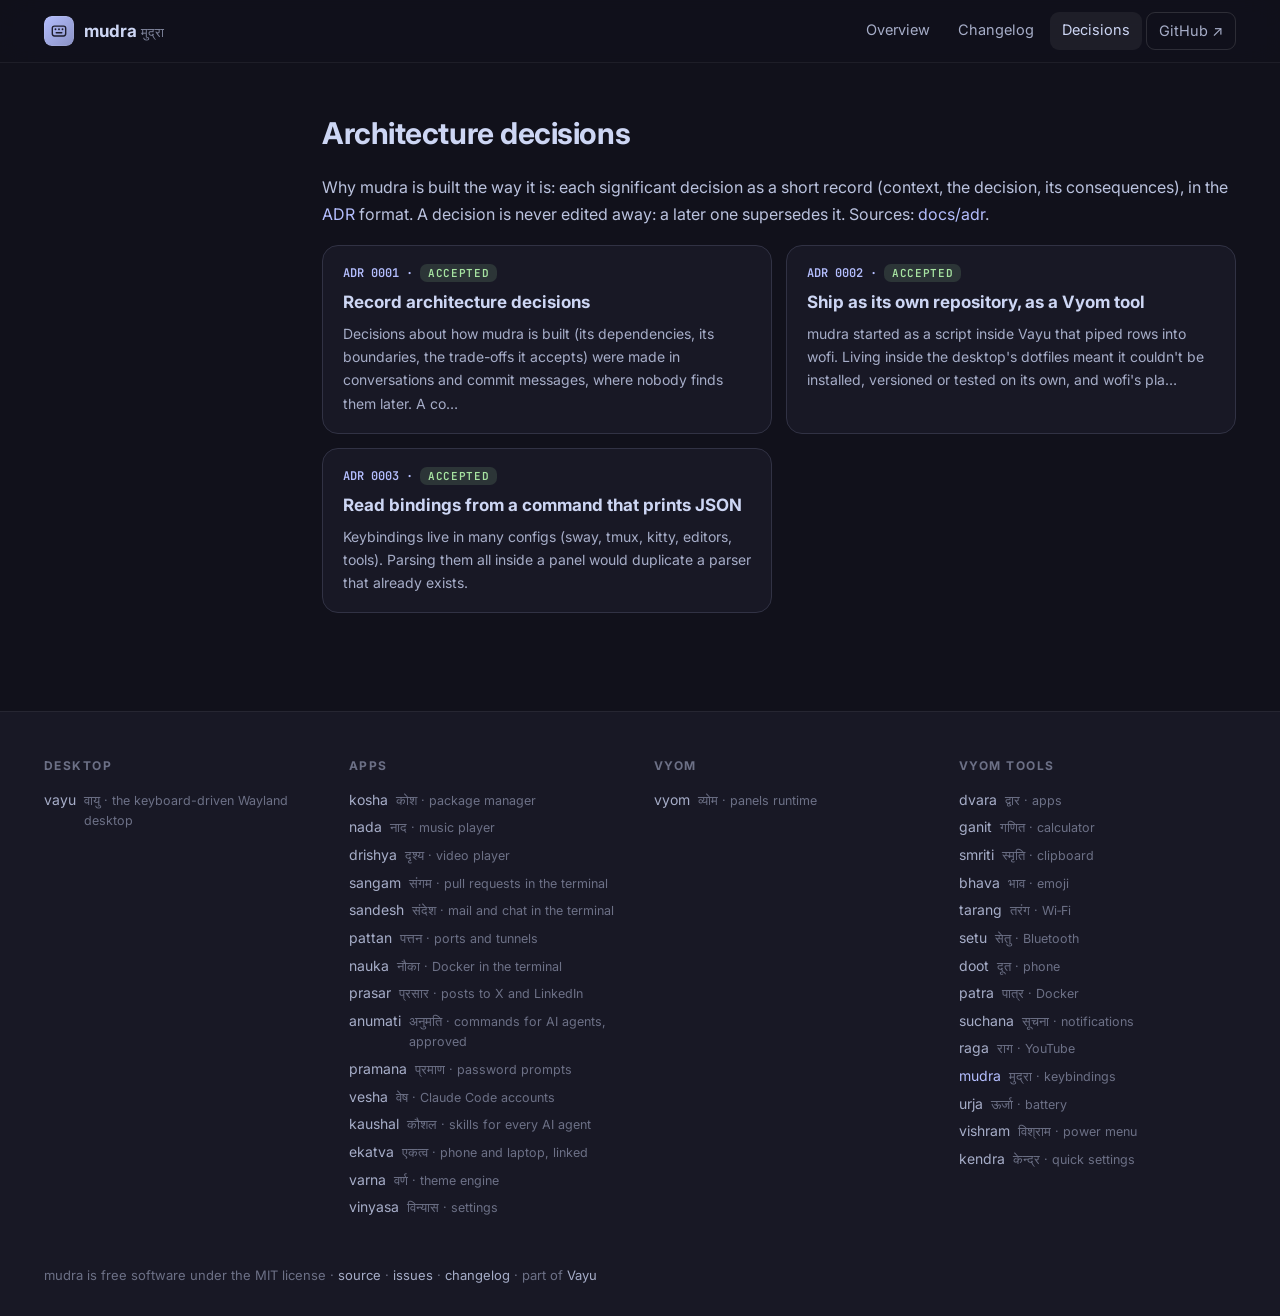
==== docs/adr/index.html @ ca92fa9d "Site: add prasar and kaushal to the family Co-Authored-By: Claude Opus 5.5 <noreply@anthropic.com>" ====
<!doctype html>
<html lang="en">
<head>
<meta charset="utf-8">
<meta name="viewport" content="width=device-width, initial-scale=1">
<title>Decisions · mudra</title>
<meta name="description" content="Search every keybinding (sway, tmux, kitty, zed, rmpc, tools...) by what it does; real key caps; Enter runs it.">
<meta property="og:title" content="Decisions · mudra">
<meta property="og:description" content="Search every keybinding (sway, tmux, kitty, zed, rmpc, tools...) by what it does; real key caps; Enter runs it.">
<meta name="theme-color" content="#11111b">
<link rel="icon" href="../assets/logo.svg" type="image/svg+xml">
<link rel="preconnect" href="https://fonts.googleapis.com">
<link href="https://fonts.googleapis.com/css2?family=Inter:wght@400;500;600;700;800&family=JetBrains+Mono:wght@400;600&display=swap" rel="stylesheet">
<link rel="stylesheet" href="../assets/site.css">
<style>:root{--accent:#b4befe;--glow:#b4befe33}</style>
</head>
<body>
<header class="top"><div class="in">
<a class="brand" href="../index.html"><img src="../assets/logo.svg" alt=""><span>mudra <small>मुद्रा</small></span></a>
<nav><a href="../index.html" class="">Overview</a><a href="../changelog.html" class="">Changelog</a><a href="../adr/index.html" class="on hide">Decisions</a><a class="gh" href="https://github.com/Theyashsawarkar/mudra">GitHub ↗</a></nav></div></header>

<div class="wrap"><aside class="toc"></aside><article>
<h2>Architecture decisions</h2><p>Why mudra is built the way it is: each significant decision as a short record (context, the decision, its consequences), in the <a href="https://cognitect.com/blog/2011/11/15/documenting-architecture-decisions">ADR</a> format. A decision is never edited away: a later one supersedes it. Sources: <a href="https://github.com/Theyashsawarkar/mudra/tree/main/docs/adr">docs/adr</a>.</p><div class="cards"><a class="card" href="0001-record-architecture-decisions.html"><div class="n">ADR 0001 · <span class="status accepted">Accepted</span></div><h3>Record architecture decisions</h3><p>Decisions about how mudra is built (its dependencies, its boundaries, the trade-offs it accepts) were made in conversations and commit messages, where nobody finds them later. A co…</p></a><a class="card" href="0002-own-repository-as-a-vyom-tool.html"><div class="n">ADR 0002 · <span class="status accepted">Accepted</span></div><h3>Ship as its own repository, as a Vyom tool</h3><p>mudra started as a script inside Vayu that piped rows into wofi. Living inside the desktop&#x27;s dotfiles meant it couldn&#x27;t be installed, versioned or tested on its own, and wofi&#x27;s pla…</p></a><a class="card" href="0003-bindings-from-a-command.html"><div class="n">ADR 0003 · <span class="status accepted">Accepted</span></div><h3>Read bindings from a command that prints JSON</h3><p>Keybindings live in many configs (sway, tmux, kitty, editors, tools). Parsing them all inside a panel would duplicate a parser that already exists.</p></a></div>
</article></div>
<footer><div class="in"><div><h4>Desktop</h4><a href="https://theyashsawarkar.github.io/vayu/" class="">vayu <span>वायु · the keyboard-driven Wayland desktop</span></a></div><div><h4>Apps</h4><a href="https://theyashsawarkar.github.io/kosha/" class="">kosha <span>कोश · package manager</span></a><a href="https://theyashsawarkar.github.io/nada/" class="">nada <span>नाद · music player</span></a><a href="https://theyashsawarkar.github.io/drishya/" class="">drishya <span>दृश्य · video player</span></a><a href="https://theyashsawarkar.github.io/sangam/" class="">sangam <span>संगम · pull requests in the terminal</span></a><a href="https://theyashsawarkar.github.io/sandesh/" class="">sandesh <span>संदेश · mail and chat in the terminal</span></a><a href="https://theyashsawarkar.github.io/pattan/" class="">pattan <span>पत्तन · ports and tunnels</span></a><a href="https://theyashsawarkar.github.io/nauka/" class="">nauka <span>नौका · Docker in the terminal</span></a><a href="https://theyashsawarkar.github.io/prasar/" class="">prasar <span>प्रसार · posts to X and LinkedIn</span></a><a href="https://theyashsawarkar.github.io/anumati/" class="">anumati <span>अनुमति · commands for AI agents, approved</span></a><a href="https://theyashsawarkar.github.io/pramana/" class="">pramana <span>प्रमाण · password prompts</span></a><a href="https://theyashsawarkar.github.io/vesha/" class="">vesha <span>वेष · Claude Code accounts</span></a><a href="https://theyashsawarkar.github.io/kaushal/" class="">kaushal <span>कौशल · skills for every AI agent</span></a><a href="https://theyashsawarkar.github.io/ekatva/" class="">ekatva <span>एकत्व · phone and laptop, linked</span></a><a href="https://theyashsawarkar.github.io/varna/" class="">varna <span>वर्ण · theme engine</span></a><a href="https://theyashsawarkar.github.io/vinyasa/" class="">vinyasa <span>विन्यास · settings</span></a></div><div><h4>Vyom</h4><a href="https://theyashsawarkar.github.io/vyom/" class="">vyom <span>व्योम · panels runtime</span></a></div><div><h4>Vyom tools</h4><a href="https://theyashsawarkar.github.io/dvara/" class="">dvara <span>द्वार · apps</span></a><a href="https://theyashsawarkar.github.io/ganit/" class="">ganit <span>गणित · calculator</span></a><a href="https://theyashsawarkar.github.io/smriti/" class="">smriti <span>स्मृति · clipboard</span></a><a href="https://theyashsawarkar.github.io/bhava/" class="">bhava <span>भाव · emoji</span></a><a href="https://theyashsawarkar.github.io/tarang/" class="">tarang <span>तरंग · Wi‑Fi</span></a><a href="https://theyashsawarkar.github.io/setu/" class="">setu <span>सेतु · Bluetooth</span></a><a href="https://theyashsawarkar.github.io/doot/" class="">doot <span>दूत · phone</span></a><a href="https://theyashsawarkar.github.io/patra/" class="">patra <span>पात्र · Docker</span></a><a href="https://theyashsawarkar.github.io/suchana/" class="">suchana <span>सूचना · notifications</span></a><a href="https://theyashsawarkar.github.io/raga/" class="">raga <span>राग · YouTube</span></a><a href="https://theyashsawarkar.github.io/mudra/" class="me">mudra <span>मुद्रा · keybindings</span></a><a href="https://theyashsawarkar.github.io/urja/" class="">urja <span>ऊर्जा · battery</span></a><a href="https://theyashsawarkar.github.io/vishram/" class="">vishram <span>विश्राम · power menu</span></a><a href="https://theyashsawarkar.github.io/kendra/" class="">kendra <span>केन्द्र · quick settings</span></a></div></div>
<div class="bottom">mudra is free software under the MIT license · <a href="https://github.com/Theyashsawarkar/mudra">source</a> · <a href="https://github.com/Theyashsawarkar/mudra/issues">issues</a> · <a href="../changelog.html">changelog</a> · part of <a href="https://theyashsawarkar.github.io/vayu/">Vayu</a></div></footer>
<script>
document.querySelectorAll('pre.code').forEach(p=>{const b=document.createElement('button');b.className='copy';b.textContent='Copy';
b.onclick=()=>{navigator.clipboard.writeText(p.innerText.replace(/^Copy/,'')).then(()=>{b.textContent='Copied';setTimeout(()=>b.textContent='Copy',1200)})};p.appendChild(b)});
const links=[...document.querySelectorAll('.toc a')];if(links.length){const hs=links.map(a=>document.getElementById(a.hash.slice(1))).filter(Boolean);
const on=()=>{let cur=hs[0];for(const h of hs){if(h.getBoundingClientRect().top<120)cur=h}links.forEach(a=>a.classList.toggle('on',cur&&a.hash==='#'+cur.id))};
addEventListener('scroll',on,{passive:true});on()}
</script>
</body>
</html>
---- docs/assets/site.css ----
:root{--crust:#11111b;--mantle:#181825;--base:#1e1e2e;--s0:#313244;--s1:#45475a;--ov0:#6c7086;--ov1:#7f849c;
--sub0:#a6adc8;--sub1:#bac2de;--text:#cdd6f4;--mauve:#cba6f7;--green:#a6e3a1;--peach:#fab387;--red:#f38ba8;--blue:#89b4fa;
--ui:"Inter","Segoe UI",system-ui,sans-serif;--mono:"JetBrains Mono","JetBrainsMono Nerd Font",ui-monospace,monospace}
*{box-sizing:border-box}html{scroll-behavior:smooth;scroll-padding-top:76px}
body{margin:0;background:var(--crust);color:var(--text);font:16px/1.65 var(--ui);-webkit-font-smoothing:antialiased}
a{color:var(--accent);text-decoration:none}a:hover{text-decoration:underline}
code{font:.86em var(--mono);background:rgba(255,255,255,.06);border:1px solid rgba(255,255,255,.07);padding:.12em .4em;border-radius:6px;color:var(--sub1)}
img{max-width:100%;height:auto}
/* nav */
.top{position:sticky;top:0;z-index:20;backdrop-filter:blur(18px) saturate(1.4);-webkit-backdrop-filter:blur(18px) saturate(1.4);
background:rgba(17,17,27,.72);border-bottom:1px solid rgba(255,255,255,.06)}
.top .in{max-width:1240px;margin:0 auto;padding:12px 24px;display:flex;align-items:center;gap:22px}
.brand{display:flex;align-items:center;gap:10px;font-weight:700;font-size:17px;color:var(--text)}
.brand img{width:30px;height:30px;border-radius:8px}.brand small{font-weight:500;color:var(--ov1);font-size:13px}
.top nav{display:flex;gap:4px;margin-left:auto;flex-wrap:wrap}
.top nav a{color:var(--sub0);padding:6px 12px;border-radius:9px;font-size:14.5px}
.top nav a:hover,.top nav a.on{background:rgba(255,255,255,.06);color:var(--text);text-decoration:none}
.top nav a.gh{border:1px solid rgba(255,255,255,.12)}
/* hero */
.hero{position:relative;overflow:hidden;border-bottom:1px solid rgba(255,255,255,.05)}
.hero:before{content:"";position:absolute;inset:-40% -10% auto;height:640px;
background:radial-gradient(600px 300px at 20% 30%,var(--glow),transparent 70%),radial-gradient(500px 300px at 85% 10%,rgba(137,180,250,.18),transparent 70%);pointer-events:none}
.hero .in{position:relative;max-width:1240px;margin:0 auto;padding:72px 24px 56px;display:grid;grid-template-columns:minmax(0,1fr) auto;gap:40px;align-items:center}
.eyebrow{font:600 13px var(--mono);letter-spacing:.14em;text-transform:uppercase;color:var(--accent)}
.hero h1{font-size:clamp(40px,6vw,64px);line-height:1.04;margin:12px 0 6px;letter-spacing:-.03em}
.hero .sa{font-size:22px;color:var(--accent);margin-bottom:18px}.hero .sa span{color:var(--ov1)}
.hero p.lead{font-size:19px;color:var(--sub0);max-width:720px;margin:0 0 26px}
.cta{display:flex;gap:10px;flex-wrap:wrap}
.btn{display:inline-flex;align-items:center;gap:8px;padding:11px 18px;border-radius:12px;font-weight:600;font-size:15px;border:1px solid rgba(255,255,255,.12);color:var(--text);background:rgba(255,255,255,.04)}
.btn:hover{text-decoration:none;background:rgba(255,255,255,.08)}
.btn.primary{background:var(--accent);color:var(--crust);border-color:transparent}.btn.primary:hover{filter:brightness(1.06)}
.hero .logo{width:180px;height:180px;filter:drop-shadow(0 24px 48px var(--glow))}
.meta{display:flex;gap:18px;flex-wrap:wrap;margin-top:22px;color:var(--ov1);font-size:14px}.meta b{color:var(--sub1);font-weight:600}
/* layout */
.wrap{max-width:1240px;margin:0 auto;padding:40px 24px 80px;display:grid;grid-template-columns:230px minmax(0,1fr);gap:48px}
.toc{position:sticky;top:84px;align-self:start;max-height:calc(100vh - 100px);overflow:auto;font-size:14px;padding-right:6px}
.toc b{display:block;font-size:11.5px;letter-spacing:.12em;text-transform:uppercase;color:var(--ov0);margin:0 0 10px}
.toc a{display:block;color:var(--sub0);padding:4px 10px;border-left:2px solid var(--s0)}
.toc a.l3{padding-left:22px;font-size:13px;color:var(--ov1)}
.toc a:hover,.toc a.on{color:var(--text);border-left-color:var(--accent);text-decoration:none}
article{min-width:0}
article h2{font-size:30px;letter-spacing:-.015em;margin:56px 0 14px;padding-top:6px}
article h2:first-child{margin-top:0}
article h3{font-size:20px;margin:34px 0 10px}article h4{font-size:16px;margin:24px 0 8px;color:var(--sub1)}
article p,article li{color:var(--sub1)}
article .anchor{opacity:0;margin-left:-22px;width:22px;display:inline-block;color:var(--ov0)}
article h2:hover .anchor,article h3:hover .anchor{opacity:1;text-decoration:none}
article ul,article ol{padding-left:22px}article li{margin:5px 0}
article img{border-radius:14px;border:1px solid rgba(255,255,255,.07)}
article p[align=center]{text-align:center}article p[align=center] img{margin:6px 0}
article blockquote{margin:22px 0;padding:14px 20px;border-left:3px solid var(--accent);background:rgba(255,255,255,.03);border-radius:0 12px 12px 0}
article blockquote p{margin:0;color:var(--sub0);font-style:italic}
pre.code{position:relative;background:var(--mantle);border:1px solid var(--s0);border-radius:14px;padding:16px 18px;overflow:auto;font:13.5px/1.6 var(--mono);color:var(--sub1)}
pre.code code{background:none;border:0;padding:0;font-size:inherit;color:inherit}
pre.code .copy{position:absolute;top:8px;right:8px;font:600 11px var(--ui);padding:4px 9px;border-radius:7px;border:1px solid var(--s1);background:var(--base);color:var(--sub0);cursor:pointer;opacity:0;transition:.15s}
pre.code:hover .copy{opacity:1}
.table{overflow:auto;margin:16px 0;border:1px solid var(--s0);border-radius:14px}
table{border-collapse:collapse;width:100%;font-size:14.5px}
th{text-align:left;background:var(--mantle);color:var(--sub1);font-weight:600;padding:10px 14px;border-bottom:1px solid var(--s0)}
td{padding:9px 14px;border-bottom:1px solid rgba(49,50,68,.6);color:var(--sub1);vertical-align:top}tr:last-child td{border-bottom:0}
td code{white-space:nowrap}
/* changelog */
.release{position:relative;padding:0 0 8px 28px;border-left:2px solid var(--s0);margin-left:6px}
.release:before{content:"";position:absolute;left:-7px;top:10px;width:12px;height:12px;border-radius:50%;background:var(--accent);box-shadow:0 0 0 4px var(--crust)}
.release h2{margin-top:0;font-size:24px}.release h2 .date{font:500 14px var(--mono);color:var(--ov1);margin-left:10px}
.release .tag{font:600 12px var(--mono);padding:2px 8px;border-radius:7px;background:rgba(255,255,255,.06);color:var(--accent);margin-left:8px;vertical-align:3px}
/* adr */
.cards{display:grid;grid-template-columns:repeat(auto-fill,minmax(300px,1fr));gap:14px;margin:18px 0}
.card{display:block;background:var(--mantle);border:1px solid var(--s0);border-radius:16px;padding:18px 20px;color:var(--text)}
.card:hover{border-color:var(--accent);text-decoration:none;transform:translateY(-1px)}
.card .n{font:600 12px var(--mono);color:var(--accent)}.card h3{margin:6px 0 6px;font-size:17px}.card p{margin:0;color:var(--sub0);font-size:14px}
.status{display:inline-block;font:600 11px var(--mono);padding:2px 8px;border-radius:7px;background:rgba(166,227,161,.14);color:var(--green);text-transform:uppercase;letter-spacing:.06em}
.status.superseded,.status.deprecated{background:rgba(250,179,135,.14);color:var(--peach)}.status.proposed{background:rgba(137,180,250,.14);color:var(--blue)}
/* footer */
footer{border-top:1px solid rgba(255,255,255,.06);background:var(--mantle)}
footer .in{max-width:1240px;margin:0 auto;padding:44px 24px;display:grid;grid-template-columns:repeat(auto-fit,minmax(200px,1fr));gap:28px}
footer h4{margin:0 0 10px;font-size:12px;letter-spacing:.12em;text-transform:uppercase;color:var(--ov0)}
footer a{display:flex;gap:8px;align-items:baseline;color:var(--sub0);font-size:14px;padding:2px 0}footer a span{color:var(--ov0);font-size:12.5px}
footer a.me{color:var(--accent)}
footer .bottom{max-width:1240px;margin:0 auto;padding:0 24px 30px;color:var(--ov0);font-size:13px}
footer .bottom a{display:inline;padding:0;font-size:13px}
@media(max-width:900px){.wrap{grid-template-columns:1fr}.toc{display:none}.hero .in{grid-template-columns:1fr}.hero .logo{width:110px;height:110px;order:-1}
.top nav a:not(.gh){padding:6px 8px}}
@media(max-width:560px){.top nav a.hide{display:none}.hero .in{padding:44px 16px 36px}.wrap{padding:28px 16px 60px}}
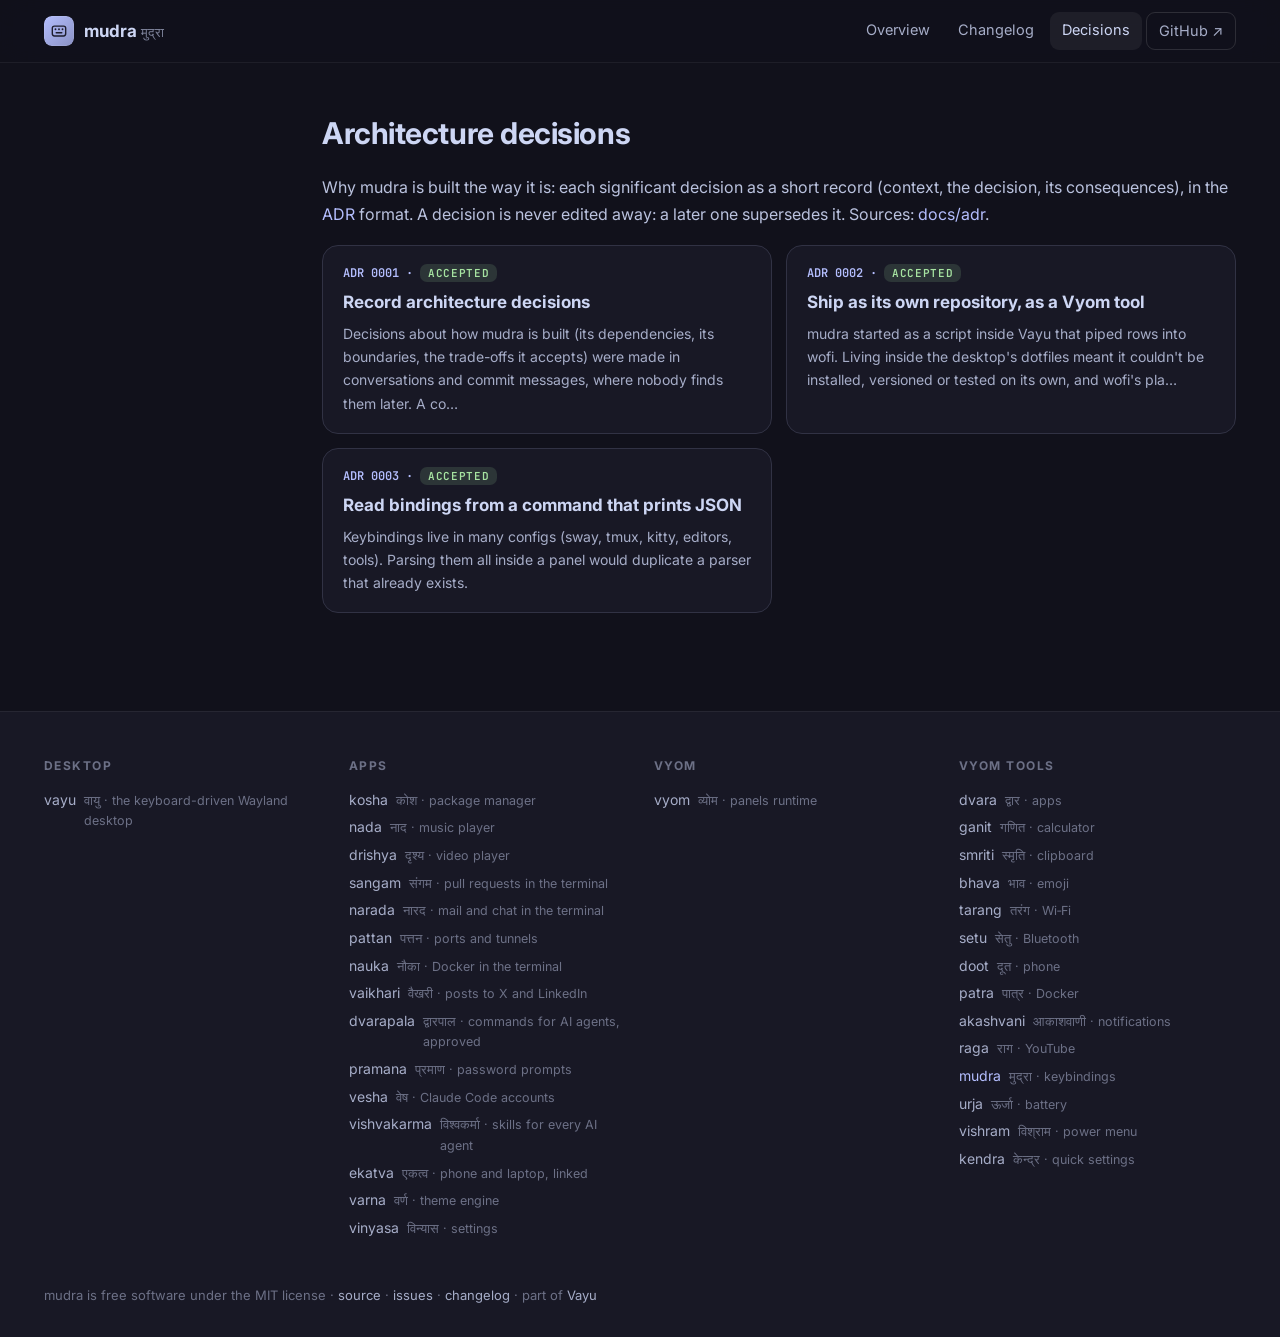
==== commit c5b59491: "New names for five tools: akashvani, vishvakarma, dvarapala, narada, vaikhari suchana is akashvani, " ====
--- a/docs/adr/index.html
+++ b/docs/adr/index.html
@@ -22,7 +22,7 @@
 <div class="wrap"><aside class="toc"></aside><article>
 <h2>Architecture decisions</h2><p>Why mudra is built the way it is: each significant decision as a short record (context, the decision, its consequences), in the <a href="https://cognitect.com/blog/2011/11/15/documenting-architecture-decisions">ADR</a> format. A decision is never edited away: a later one supersedes it. Sources: <a href="https://github.com/Theyashsawarkar/mudra/tree/main/docs/adr">docs/adr</a>.</p><div class="cards"><a class="card" href="0001-record-architecture-decisions.html"><div class="n">ADR 0001 · <span class="status accepted">Accepted</span></div><h3>Record architecture decisions</h3><p>Decisions about how mudra is built (its dependencies, its boundaries, the trade-offs it accepts) were made in conversations and commit messages, where nobody finds them later. A co…</p></a><a class="card" href="0002-own-repository-as-a-vyom-tool.html"><div class="n">ADR 0002 · <span class="status accepted">Accepted</span></div><h3>Ship as its own repository, as a Vyom tool</h3><p>mudra started as a script inside Vayu that piped rows into wofi. Living inside the desktop&#x27;s dotfiles meant it couldn&#x27;t be installed, versioned or tested on its own, and wofi&#x27;s pla…</p></a><a class="card" href="0003-bindings-from-a-command.html"><div class="n">ADR 0003 · <span class="status accepted">Accepted</span></div><h3>Read bindings from a command that prints JSON</h3><p>Keybindings live in many configs (sway, tmux, kitty, editors, tools). Parsing them all inside a panel would duplicate a parser that already exists.</p></a></div>
 </article></div>
-<footer><div class="in"><div><h4>Desktop</h4><a href="https://theyashsawarkar.github.io/vayu/" class="">vayu <span>वायु · the keyboard-driven Wayland desktop</span></a></div><div><h4>Apps</h4><a href="https://theyashsawarkar.github.io/kosha/" class="">kosha <span>कोश · package manager</span></a><a href="https://theyashsawarkar.github.io/nada/" class="">nada <span>नाद · music player</span></a><a href="https://theyashsawarkar.github.io/drishya/" class="">drishya <span>दृश्य · video player</span></a><a href="https://theyashsawarkar.github.io/sangam/" class="">sangam <span>संगम · pull requests in the terminal</span></a><a href="https://theyashsawarkar.github.io/sandesh/" class="">sandesh <span>संदेश · mail and chat in the terminal</span></a><a href="https://theyashsawarkar.github.io/pattan/" class="">pattan <span>पत्तन · ports and tunnels</span></a><a href="https://theyashsawarkar.github.io/nauka/" class="">nauka <span>नौका · Docker in the terminal</span></a><a href="https://theyashsawarkar.github.io/prasar/" class="">prasar <span>प्रसार · posts to X and LinkedIn</span></a><a href="https://theyashsawarkar.github.io/anumati/" class="">anumati <span>अनुमति · commands for AI agents, approved</span></a><a href="https://theyashsawarkar.github.io/pramana/" class="">pramana <span>प्रमाण · password prompts</span></a><a href="https://theyashsawarkar.github.io/vesha/" class="">vesha <span>वेष · Claude Code accounts</span></a><a href="https://theyashsawarkar.github.io/kaushal/" class="">kaushal <span>कौशल · skills for every AI agent</span></a><a href="https://theyashsawarkar.github.io/ekatva/" class="">ekatva <span>एकत्व · phone and laptop, linked</span></a><a href="https://theyashsawarkar.github.io/varna/" class="">varna <span>वर्ण · theme engine</span></a><a href="https://theyashsawarkar.github.io/vinyasa/" class="">vinyasa <span>विन्यास · settings</span></a></div><div><h4>Vyom</h4><a href="https://theyashsawarkar.github.io/vyom/" class="">vyom <span>व्योम · panels runtime</span></a></div><div><h4>Vyom tools</h4><a href="https://theyashsawarkar.github.io/dvara/" class="">dvara <span>द्वार · apps</span></a><a href="https://theyashsawarkar.github.io/ganit/" class="">ganit <span>गणित · calculator</span></a><a href="https://theyashsawarkar.github.io/smriti/" class="">smriti <span>स्मृति · clipboard</span></a><a href="https://theyashsawarkar.github.io/bhava/" class="">bhava <span>भाव · emoji</span></a><a href="https://theyashsawarkar.github.io/tarang/" class="">tarang <span>तरंग · Wi‑Fi</span></a><a href="https://theyashsawarkar.github.io/setu/" class="">setu <span>सेतु · Bluetooth</span></a><a href="https://theyashsawarkar.github.io/doot/" class="">doot <span>दूत · phone</span></a><a href="https://theyashsawarkar.github.io/patra/" class="">patra <span>पात्र · Docker</span></a><a href="https://theyashsawarkar.github.io/suchana/" class="">suchana <span>सूचना · notifications</span></a><a href="https://theyashsawarkar.github.io/raga/" class="">raga <span>राग · YouTube</span></a><a href="https://theyashsawarkar.github.io/mudra/" class="me">mudra <span>मुद्रा · keybindings</span></a><a href="https://theyashsawarkar.github.io/urja/" class="">urja <span>ऊर्जा · battery</span></a><a href="https://theyashsawarkar.github.io/vishram/" class="">vishram <span>विश्राम · power menu</span></a><a href="https://theyashsawarkar.github.io/kendra/" class="">kendra <span>केन्द्र · quick settings</span></a></div></div>
+<footer><div class="in"><div><h4>Desktop</h4><a href="https://theyashsawarkar.github.io/vayu/" class="">vayu <span>वायु · the keyboard-driven Wayland desktop</span></a></div><div><h4>Apps</h4><a href="https://theyashsawarkar.github.io/kosha/" class="">kosha <span>कोश · package manager</span></a><a href="https://theyashsawarkar.github.io/nada/" class="">nada <span>नाद · music player</span></a><a href="https://theyashsawarkar.github.io/drishya/" class="">drishya <span>दृश्य · video player</span></a><a href="https://theyashsawarkar.github.io/sangam/" class="">sangam <span>संगम · pull requests in the terminal</span></a><a href="https://theyashsawarkar.github.io/narada/" class="">narada <span>नारद · mail and chat in the terminal</span></a><a href="https://theyashsawarkar.github.io/pattan/" class="">pattan <span>पत्तन · ports and tunnels</span></a><a href="https://theyashsawarkar.github.io/nauka/" class="">nauka <span>नौका · Docker in the terminal</span></a><a href="https://theyashsawarkar.github.io/vaikhari/" class="">vaikhari <span>वैखरी · posts to X and LinkedIn</span></a><a href="https://theyashsawarkar.github.io/dvarapala/" class="">dvarapala <span>द्वारपाल · commands for AI agents, approved</span></a><a href="https://theyashsawarkar.github.io/pramana/" class="">pramana <span>प्रमाण · password prompts</span></a><a href="https://theyashsawarkar.github.io/vesha/" class="">vesha <span>वेष · Claude Code accounts</span></a><a href="https://theyashsawarkar.github.io/vishvakarma/" class="">vishvakarma <span>विश्वकर्मा · skills for every AI agent</span></a><a href="https://theyashsawarkar.github.io/ekatva/" class="">ekatva <span>एकत्व · phone and laptop, linked</span></a><a href="https://theyashsawarkar.github.io/varna/" class="">varna <span>वर्ण · theme engine</span></a><a href="https://theyashsawarkar.github.io/vinyasa/" class="">vinyasa <span>विन्यास · settings</span></a></div><div><h4>Vyom</h4><a href="https://theyashsawarkar.github.io/vyom/" class="">vyom <span>व्योम · panels runtime</span></a></div><div><h4>Vyom tools</h4><a href="https://theyashsawarkar.github.io/dvara/" class="">dvara <span>द्वार · apps</span></a><a href="https://theyashsawarkar.github.io/ganit/" class="">ganit <span>गणित · calculator</span></a><a href="https://theyashsawarkar.github.io/smriti/" class="">smriti <span>स्मृति · clipboard</span></a><a href="https://theyashsawarkar.github.io/bhava/" class="">bhava <span>भाव · emoji</span></a><a href="https://theyashsawarkar.github.io/tarang/" class="">tarang <span>तरंग · Wi‑Fi</span></a><a href="https://theyashsawarkar.github.io/setu/" class="">setu <span>सेतु · Bluetooth</span></a><a href="https://theyashsawarkar.github.io/doot/" class="">doot <span>दूत · phone</span></a><a href="https://theyashsawarkar.github.io/patra/" class="">patra <span>पात्र · Docker</span></a><a href="https://theyashsawarkar.github.io/akashvani/" class="">akashvani <span>आकाशवाणी · notifications</span></a><a href="https://theyashsawarkar.github.io/raga/" class="">raga <span>राग · YouTube</span></a><a href="https://theyashsawarkar.github.io/mudra/" class="me">mudra <span>मुद्रा · keybindings</span></a><a href="https://theyashsawarkar.github.io/urja/" class="">urja <span>ऊर्जा · battery</span></a><a href="https://theyashsawarkar.github.io/vishram/" class="">vishram <span>विश्राम · power menu</span></a><a href="https://theyashsawarkar.github.io/kendra/" class="">kendra <span>केन्द्र · quick settings</span></a></div></div>
 <div class="bottom">mudra is free software under the MIT license · <a href="https://github.com/Theyashsawarkar/mudra">source</a> · <a href="https://github.com/Theyashsawarkar/mudra/issues">issues</a> · <a href="../changelog.html">changelog</a> · part of <a href="https://theyashsawarkar.github.io/vayu/">Vayu</a></div></footer>
 <script>
 document.querySelectorAll('pre.code').forEach(p=>{const b=document.createElement('button');b.className='copy';b.textContent='Copy';
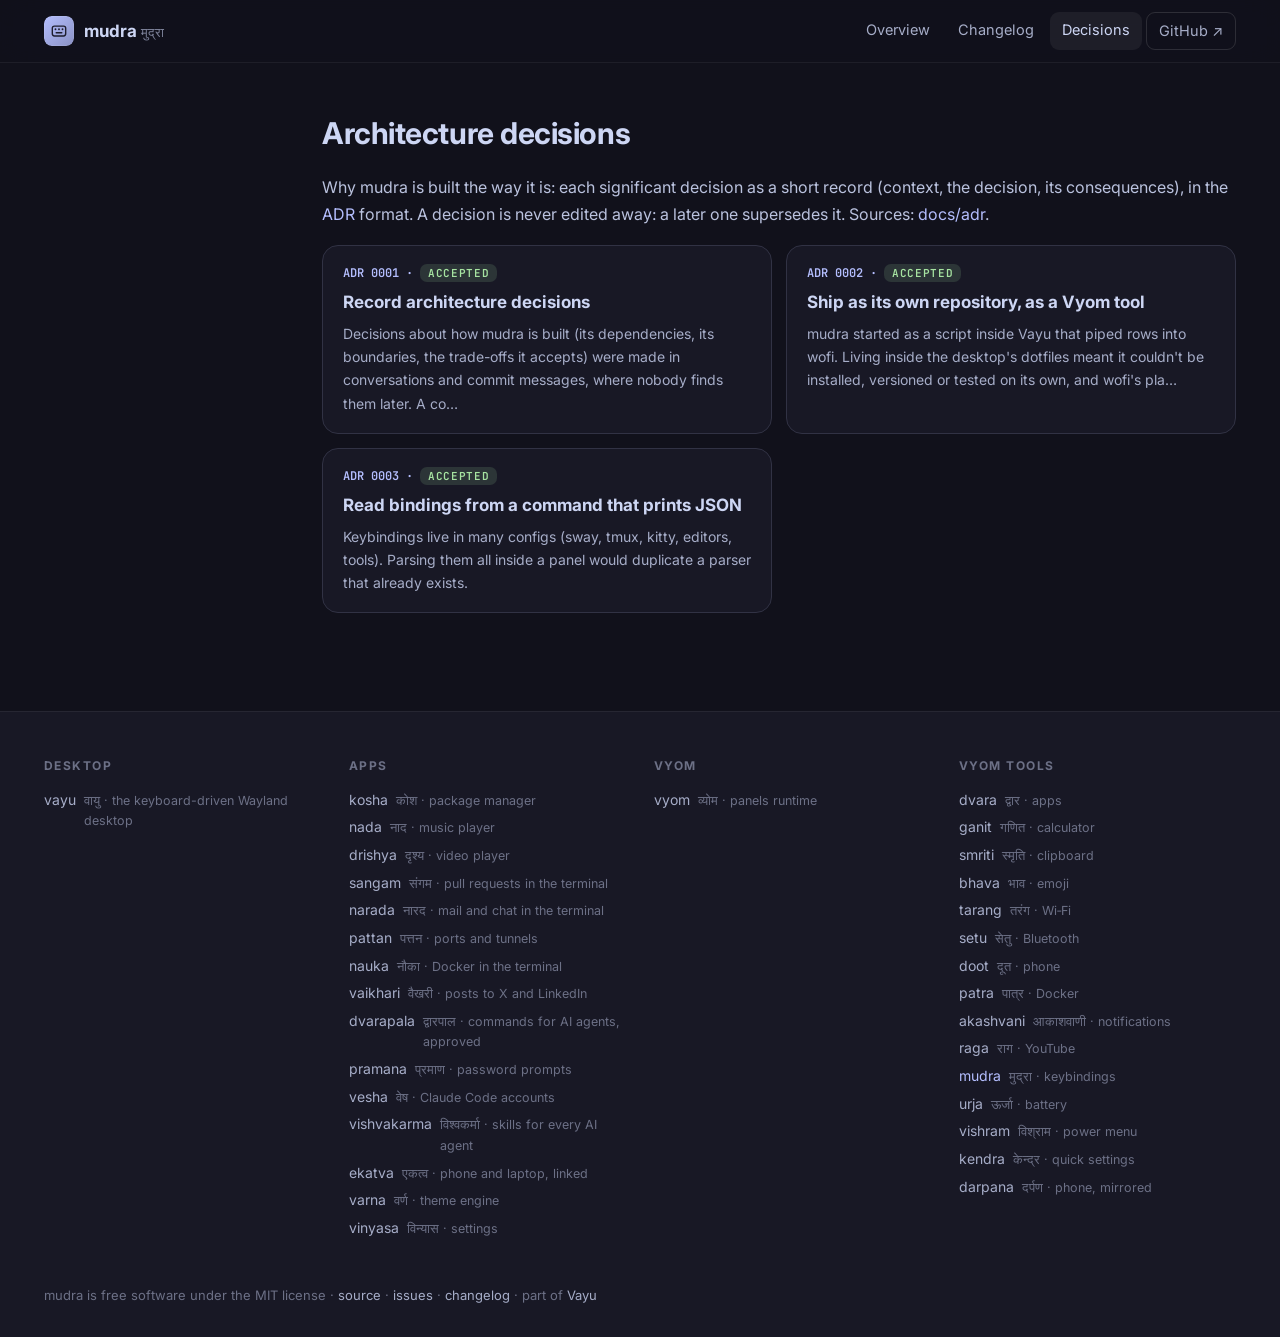
==== commit 69689704: "v0.6.1: No full read of every keybinding when Vyom starts. Co-Authored-By: Claude Opus 5.5 <noreply@" ====
--- a/docs/adr/index.html
+++ b/docs/adr/index.html
@@ -22,7 +22,7 @@
 <div class="wrap"><aside class="toc"></aside><article>
 <h2>Architecture decisions</h2><p>Why mudra is built the way it is: each significant decision as a short record (context, the decision, its consequences), in the <a href="https://cognitect.com/blog/2011/11/15/documenting-architecture-decisions">ADR</a> format. A decision is never edited away: a later one supersedes it. Sources: <a href="https://github.com/Theyashsawarkar/mudra/tree/main/docs/adr">docs/adr</a>.</p><div class="cards"><a class="card" href="0001-record-architecture-decisions.html"><div class="n">ADR 0001 · <span class="status accepted">Accepted</span></div><h3>Record architecture decisions</h3><p>Decisions about how mudra is built (its dependencies, its boundaries, the trade-offs it accepts) were made in conversations and commit messages, where nobody finds them later. A co…</p></a><a class="card" href="0002-own-repository-as-a-vyom-tool.html"><div class="n">ADR 0002 · <span class="status accepted">Accepted</span></div><h3>Ship as its own repository, as a Vyom tool</h3><p>mudra started as a script inside Vayu that piped rows into wofi. Living inside the desktop&#x27;s dotfiles meant it couldn&#x27;t be installed, versioned or tested on its own, and wofi&#x27;s pla…</p></a><a class="card" href="0003-bindings-from-a-command.html"><div class="n">ADR 0003 · <span class="status accepted">Accepted</span></div><h3>Read bindings from a command that prints JSON</h3><p>Keybindings live in many configs (sway, tmux, kitty, editors, tools). Parsing them all inside a panel would duplicate a parser that already exists.</p></a></div>
 </article></div>
-<footer><div class="in"><div><h4>Desktop</h4><a href="https://theyashsawarkar.github.io/vayu/" class="">vayu <span>वायु · the keyboard-driven Wayland desktop</span></a></div><div><h4>Apps</h4><a href="https://theyashsawarkar.github.io/kosha/" class="">kosha <span>कोश · package manager</span></a><a href="https://theyashsawarkar.github.io/nada/" class="">nada <span>नाद · music player</span></a><a href="https://theyashsawarkar.github.io/drishya/" class="">drishya <span>दृश्य · video player</span></a><a href="https://theyashsawarkar.github.io/sangam/" class="">sangam <span>संगम · pull requests in the terminal</span></a><a href="https://theyashsawarkar.github.io/narada/" class="">narada <span>नारद · mail and chat in the terminal</span></a><a href="https://theyashsawarkar.github.io/pattan/" class="">pattan <span>पत्तन · ports and tunnels</span></a><a href="https://theyashsawarkar.github.io/nauka/" class="">nauka <span>नौका · Docker in the terminal</span></a><a href="https://theyashsawarkar.github.io/vaikhari/" class="">vaikhari <span>वैखरी · posts to X and LinkedIn</span></a><a href="https://theyashsawarkar.github.io/dvarapala/" class="">dvarapala <span>द्वारपाल · commands for AI agents, approved</span></a><a href="https://theyashsawarkar.github.io/pramana/" class="">pramana <span>प्रमाण · password prompts</span></a><a href="https://theyashsawarkar.github.io/vesha/" class="">vesha <span>वेष · Claude Code accounts</span></a><a href="https://theyashsawarkar.github.io/vishvakarma/" class="">vishvakarma <span>विश्वकर्मा · skills for every AI agent</span></a><a href="https://theyashsawarkar.github.io/ekatva/" class="">ekatva <span>एकत्व · phone and laptop, linked</span></a><a href="https://theyashsawarkar.github.io/varna/" class="">varna <span>वर्ण · theme engine</span></a><a href="https://theyashsawarkar.github.io/vinyasa/" class="">vinyasa <span>विन्यास · settings</span></a></div><div><h4>Vyom</h4><a href="https://theyashsawarkar.github.io/vyom/" class="">vyom <span>व्योम · panels runtime</span></a></div><div><h4>Vyom tools</h4><a href="https://theyashsawarkar.github.io/dvara/" class="">dvara <span>द्वार · apps</span></a><a href="https://theyashsawarkar.github.io/ganit/" class="">ganit <span>गणित · calculator</span></a><a href="https://theyashsawarkar.github.io/smriti/" class="">smriti <span>स्मृति · clipboard</span></a><a href="https://theyashsawarkar.github.io/bhava/" class="">bhava <span>भाव · emoji</span></a><a href="https://theyashsawarkar.github.io/tarang/" class="">tarang <span>तरंग · Wi‑Fi</span></a><a href="https://theyashsawarkar.github.io/setu/" class="">setu <span>सेतु · Bluetooth</span></a><a href="https://theyashsawarkar.github.io/doot/" class="">doot <span>दूत · phone</span></a><a href="https://theyashsawarkar.github.io/patra/" class="">patra <span>पात्र · Docker</span></a><a href="https://theyashsawarkar.github.io/akashvani/" class="">akashvani <span>आकाशवाणी · notifications</span></a><a href="https://theyashsawarkar.github.io/raga/" class="">raga <span>राग · YouTube</span></a><a href="https://theyashsawarkar.github.io/mudra/" class="me">mudra <span>मुद्रा · keybindings</span></a><a href="https://theyashsawarkar.github.io/urja/" class="">urja <span>ऊर्जा · battery</span></a><a href="https://theyashsawarkar.github.io/vishram/" class="">vishram <span>विश्राम · power menu</span></a><a href="https://theyashsawarkar.github.io/kendra/" class="">kendra <span>केन्द्र · quick settings</span></a></div></div>
+<footer><div class="in"><div><h4>Desktop</h4><a href="https://theyashsawarkar.github.io/vayu/" class="">vayu <span>वायु · the keyboard-driven Wayland desktop</span></a></div><div><h4>Apps</h4><a href="https://theyashsawarkar.github.io/kosha/" class="">kosha <span>कोश · package manager</span></a><a href="https://theyashsawarkar.github.io/nada/" class="">nada <span>नाद · music player</span></a><a href="https://theyashsawarkar.github.io/drishya/" class="">drishya <span>दृश्य · video player</span></a><a href="https://theyashsawarkar.github.io/sangam/" class="">sangam <span>संगम · pull requests in the terminal</span></a><a href="https://theyashsawarkar.github.io/narada/" class="">narada <span>नारद · mail and chat in the terminal</span></a><a href="https://theyashsawarkar.github.io/pattan/" class="">pattan <span>पत्तन · ports and tunnels</span></a><a href="https://theyashsawarkar.github.io/nauka/" class="">nauka <span>नौका · Docker in the terminal</span></a><a href="https://theyashsawarkar.github.io/vaikhari/" class="">vaikhari <span>वैखरी · posts to X and LinkedIn</span></a><a href="https://theyashsawarkar.github.io/dvarapala/" class="">dvarapala <span>द्वारपाल · commands for AI agents, approved</span></a><a href="https://theyashsawarkar.github.io/pramana/" class="">pramana <span>प्रमाण · password prompts</span></a><a href="https://theyashsawarkar.github.io/vesha/" class="">vesha <span>वेष · Claude Code accounts</span></a><a href="https://theyashsawarkar.github.io/vishvakarma/" class="">vishvakarma <span>विश्वकर्मा · skills for every AI agent</span></a><a href="https://theyashsawarkar.github.io/ekatva/" class="">ekatva <span>एकत्व · phone and laptop, linked</span></a><a href="https://theyashsawarkar.github.io/varna/" class="">varna <span>वर्ण · theme engine</span></a><a href="https://theyashsawarkar.github.io/vinyasa/" class="">vinyasa <span>विन्यास · settings</span></a></div><div><h4>Vyom</h4><a href="https://theyashsawarkar.github.io/vyom/" class="">vyom <span>व्योम · panels runtime</span></a></div><div><h4>Vyom tools</h4><a href="https://theyashsawarkar.github.io/dvara/" class="">dvara <span>द्वार · apps</span></a><a href="https://theyashsawarkar.github.io/ganit/" class="">ganit <span>गणित · calculator</span></a><a href="https://theyashsawarkar.github.io/smriti/" class="">smriti <span>स्मृति · clipboard</span></a><a href="https://theyashsawarkar.github.io/bhava/" class="">bhava <span>भाव · emoji</span></a><a href="https://theyashsawarkar.github.io/tarang/" class="">tarang <span>तरंग · Wi‑Fi</span></a><a href="https://theyashsawarkar.github.io/setu/" class="">setu <span>सेतु · Bluetooth</span></a><a href="https://theyashsawarkar.github.io/doot/" class="">doot <span>दूत · phone</span></a><a href="https://theyashsawarkar.github.io/patra/" class="">patra <span>पात्र · Docker</span></a><a href="https://theyashsawarkar.github.io/akashvani/" class="">akashvani <span>आकाशवाणी · notifications</span></a><a href="https://theyashsawarkar.github.io/raga/" class="">raga <span>राग · YouTube</span></a><a href="https://theyashsawarkar.github.io/mudra/" class="me">mudra <span>मुद्रा · keybindings</span></a><a href="https://theyashsawarkar.github.io/urja/" class="">urja <span>ऊर्जा · battery</span></a><a href="https://theyashsawarkar.github.io/vishram/" class="">vishram <span>विश्राम · power menu</span></a><a href="https://theyashsawarkar.github.io/kendra/" class="">kendra <span>केन्द्र · quick settings</span></a><a href="https://theyashsawarkar.github.io/darpana/" class="">darpana <span>दर्पण · phone, mirrored</span></a></div></div>
 <div class="bottom">mudra is free software under the MIT license · <a href="https://github.com/Theyashsawarkar/mudra">source</a> · <a href="https://github.com/Theyashsawarkar/mudra/issues">issues</a> · <a href="../changelog.html">changelog</a> · part of <a href="https://theyashsawarkar.github.io/vayu/">Vayu</a></div></footer>
 <script>
 document.querySelectorAll('pre.code').forEach(p=>{const b=document.createElement('button');b.className='copy';b.textContent='Copy';
--- a/docs/assets/site.css
+++ b/docs/assets/site.css
@@ -24,6 +24,7 @@
 .eyebrow{font:600 13px var(--mono);letter-spacing:.14em;text-transform:uppercase;color:var(--accent)}
 .hero h1{font-size:clamp(40px,6vw,64px);line-height:1.04;margin:12px 0 6px;letter-spacing:-.03em}
 .hero .sa{font-size:22px;color:var(--accent);margin-bottom:18px}.hero .sa span{color:var(--ov1)}
+.hero .shloka{margin:0 0 26px;padding-left:16px;border-left:3px solid var(--accent);max-width:720px}.hero .shloka p{margin:0 0 6px;font-size:18px;line-height:1.6;color:var(--text)}.hero .shloka figcaption{font-size:14px;color:var(--sub0)}.hero .shloka cite{color:var(--ov1);font-style:normal;white-space:nowrap}
 .hero p.lead{font-size:19px;color:var(--sub0);max-width:720px;margin:0 0 26px}
 .cta{display:flex;gap:10px;flex-wrap:wrap}
 .btn{display:inline-flex;align-items:center;gap:8px;padding:11px 18px;border-radius:12px;font-weight:600;font-size:15px;border:1px solid rgba(255,255,255,.12);color:var(--text);background:rgba(255,255,255,.04)}
@@ -48,7 +49,7 @@
 article ul,article ol{padding-left:22px}article li{margin:5px 0}
 article img{border-radius:14px;border:1px solid rgba(255,255,255,.07)}
 article p[align=center]{text-align:center}article p[align=center] img{margin:6px 0}
-article blockquote{margin:22px 0;padding:14px 20px;border-left:3px solid var(--accent);background:rgba(255,255,255,.03);border-radius:0 12px 12px 0}
+article blockquote{margin:22px 0;padding:14px 20px;border-left:3px solid var(--accent);background:rgba(255,255,255,.03);border-radius:12px}
 article blockquote p{margin:0;color:var(--sub0);font-style:italic}
 pre.code{position:relative;background:var(--mantle);border:1px solid var(--s0);border-radius:14px;padding:16px 18px;overflow:auto;font:13.5px/1.6 var(--mono);color:var(--sub1)}
 pre.code code{background:none;border:0;padding:0;font-size:inherit;color:inherit}
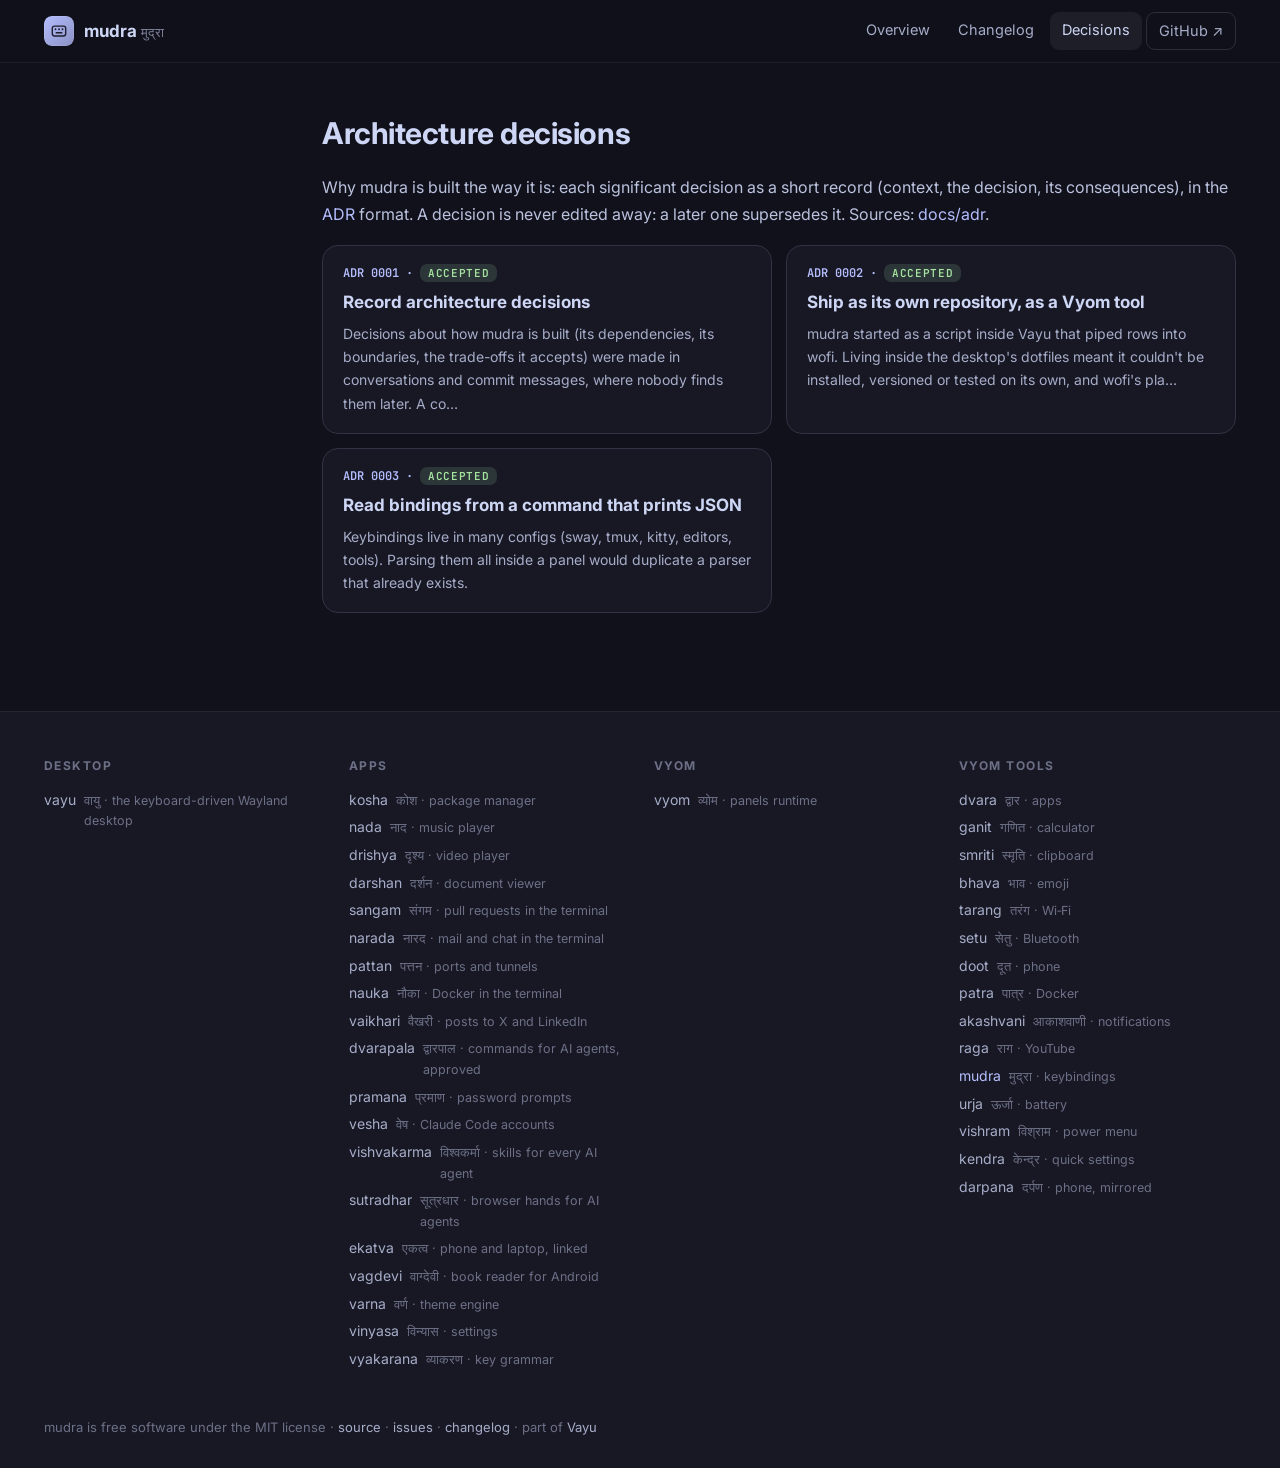
==== commit 58d2eb2f: "The website moves to mudra.theyashsawarkar.dev Every Vayu tool's site now has its own address on the" ====
--- a/docs/adr/index.html
+++ b/docs/adr/index.html
@@ -22,8 +22,8 @@
 <div class="wrap"><aside class="toc"></aside><article>
 <h2>Architecture decisions</h2><p>Why mudra is built the way it is: each significant decision as a short record (context, the decision, its consequences), in the <a href="https://cognitect.com/blog/2011/11/15/documenting-architecture-decisions">ADR</a> format. A decision is never edited away: a later one supersedes it. Sources: <a href="https://github.com/Theyashsawarkar/mudra/tree/main/docs/adr">docs/adr</a>.</p><div class="cards"><a class="card" href="0001-record-architecture-decisions.html"><div class="n">ADR 0001 · <span class="status accepted">Accepted</span></div><h3>Record architecture decisions</h3><p>Decisions about how mudra is built (its dependencies, its boundaries, the trade-offs it accepts) were made in conversations and commit messages, where nobody finds them later. A co…</p></a><a class="card" href="0002-own-repository-as-a-vyom-tool.html"><div class="n">ADR 0002 · <span class="status accepted">Accepted</span></div><h3>Ship as its own repository, as a Vyom tool</h3><p>mudra started as a script inside Vayu that piped rows into wofi. Living inside the desktop&#x27;s dotfiles meant it couldn&#x27;t be installed, versioned or tested on its own, and wofi&#x27;s pla…</p></a><a class="card" href="0003-bindings-from-a-command.html"><div class="n">ADR 0003 · <span class="status accepted">Accepted</span></div><h3>Read bindings from a command that prints JSON</h3><p>Keybindings live in many configs (sway, tmux, kitty, editors, tools). Parsing them all inside a panel would duplicate a parser that already exists.</p></a></div>
 </article></div>
-<footer><div class="in"><div><h4>Desktop</h4><a href="https://theyashsawarkar.github.io/vayu/" class="">vayu <span>वायु · the keyboard-driven Wayland desktop</span></a></div><div><h4>Apps</h4><a href="https://theyashsawarkar.github.io/kosha/" class="">kosha <span>कोश · package manager</span></a><a href="https://theyashsawarkar.github.io/nada/" class="">nada <span>नाद · music player</span></a><a href="https://theyashsawarkar.github.io/drishya/" class="">drishya <span>दृश्य · video player</span></a><a href="https://theyashsawarkar.github.io/sangam/" class="">sangam <span>संगम · pull requests in the terminal</span></a><a href="https://theyashsawarkar.github.io/narada/" class="">narada <span>नारद · mail and chat in the terminal</span></a><a href="https://theyashsawarkar.github.io/pattan/" class="">pattan <span>पत्तन · ports and tunnels</span></a><a href="https://theyashsawarkar.github.io/nauka/" class="">nauka <span>नौका · Docker in the terminal</span></a><a href="https://theyashsawarkar.github.io/vaikhari/" class="">vaikhari <span>वैखरी · posts to X and LinkedIn</span></a><a href="https://theyashsawarkar.github.io/dvarapala/" class="">dvarapala <span>द्वारपाल · commands for AI agents, approved</span></a><a href="https://theyashsawarkar.github.io/pramana/" class="">pramana <span>प्रमाण · password prompts</span></a><a href="https://theyashsawarkar.github.io/vesha/" class="">vesha <span>वेष · Claude Code accounts</span></a><a href="https://theyashsawarkar.github.io/vishvakarma/" class="">vishvakarma <span>विश्वकर्मा · skills for every AI agent</span></a><a href="https://theyashsawarkar.github.io/ekatva/" class="">ekatva <span>एकत्व · phone and laptop, linked</span></a><a href="https://theyashsawarkar.github.io/varna/" class="">varna <span>वर्ण · theme engine</span></a><a href="https://theyashsawarkar.github.io/vinyasa/" class="">vinyasa <span>विन्यास · settings</span></a></div><div><h4>Vyom</h4><a href="https://theyashsawarkar.github.io/vyom/" class="">vyom <span>व्योम · panels runtime</span></a></div><div><h4>Vyom tools</h4><a href="https://theyashsawarkar.github.io/dvara/" class="">dvara <span>द्वार · apps</span></a><a href="https://theyashsawarkar.github.io/ganit/" class="">ganit <span>गणित · calculator</span></a><a href="https://theyashsawarkar.github.io/smriti/" class="">smriti <span>स्मृति · clipboard</span></a><a href="https://theyashsawarkar.github.io/bhava/" class="">bhava <span>भाव · emoji</span></a><a href="https://theyashsawarkar.github.io/tarang/" class="">tarang <span>तरंग · Wi‑Fi</span></a><a href="https://theyashsawarkar.github.io/setu/" class="">setu <span>सेतु · Bluetooth</span></a><a href="https://theyashsawarkar.github.io/doot/" class="">doot <span>दूत · phone</span></a><a href="https://theyashsawarkar.github.io/patra/" class="">patra <span>पात्र · Docker</span></a><a href="https://theyashsawarkar.github.io/akashvani/" class="">akashvani <span>आकाशवाणी · notifications</span></a><a href="https://theyashsawarkar.github.io/raga/" class="">raga <span>राग · YouTube</span></a><a href="https://theyashsawarkar.github.io/mudra/" class="me">mudra <span>मुद्रा · keybindings</span></a><a href="https://theyashsawarkar.github.io/urja/" class="">urja <span>ऊर्जा · battery</span></a><a href="https://theyashsawarkar.github.io/vishram/" class="">vishram <span>विश्राम · power menu</span></a><a href="https://theyashsawarkar.github.io/kendra/" class="">kendra <span>केन्द्र · quick settings</span></a><a href="https://theyashsawarkar.github.io/darpana/" class="">darpana <span>दर्पण · phone, mirrored</span></a></div></div>
-<div class="bottom">mudra is free software under the MIT license · <a href="https://github.com/Theyashsawarkar/mudra">source</a> · <a href="https://github.com/Theyashsawarkar/mudra/issues">issues</a> · <a href="../changelog.html">changelog</a> · part of <a href="https://theyashsawarkar.github.io/vayu/">Vayu</a></div></footer>
+<footer><div class="in"><div><h4>Desktop</h4><a href="https://vayu.theyashsawarkar.dev/" class="">vayu <span>वायु · the keyboard-driven Wayland desktop</span></a></div><div><h4>Apps</h4><a href="https://kosha.theyashsawarkar.dev/" class="">kosha <span>कोश · package manager</span></a><a href="https://nada.theyashsawarkar.dev/" class="">nada <span>नाद · music player</span></a><a href="https://drishya.theyashsawarkar.dev/" class="">drishya <span>दृश्य · video player</span></a><a href="https://darshan.theyashsawarkar.dev/" class="">darshan <span>दर्शन · document viewer</span></a><a href="https://sangam.theyashsawarkar.dev/" class="">sangam <span>संगम · pull requests in the terminal</span></a><a href="https://narada.theyashsawarkar.dev/" class="">narada <span>नारद · mail and chat in the terminal</span></a><a href="https://pattan.theyashsawarkar.dev/" class="">pattan <span>पत्तन · ports and tunnels</span></a><a href="https://nauka.theyashsawarkar.dev/" class="">nauka <span>नौका · Docker in the terminal</span></a><a href="https://vaikhari.theyashsawarkar.dev/" class="">vaikhari <span>वैखरी · posts to X and LinkedIn</span></a><a href="https://dvarapala.theyashsawarkar.dev/" class="">dvarapala <span>द्वारपाल · commands for AI agents, approved</span></a><a href="https://pramana.theyashsawarkar.dev/" class="">pramana <span>प्रमाण · password prompts</span></a><a href="https://vesha.theyashsawarkar.dev/" class="">vesha <span>वेष · Claude Code accounts</span></a><a href="https://vishvakarma.theyashsawarkar.dev/" class="">vishvakarma <span>विश्वकर्मा · skills for every AI agent</span></a><a href="https://sutradhar.theyashsawarkar.dev/" class="">sutradhar <span>सूत्रधार · browser hands for AI agents</span></a><a href="https://ekatva.theyashsawarkar.dev/" class="">ekatva <span>एकत्व · phone and laptop, linked</span></a><a href="https://vagdevi.theyashsawarkar.dev/" class="">vagdevi <span>वाग्देवी · book reader for Android</span></a><a href="https://varna.theyashsawarkar.dev/" class="">varna <span>वर्ण · theme engine</span></a><a href="https://vinyasa.theyashsawarkar.dev/" class="">vinyasa <span>विन्यास · settings</span></a><a href="https://vyakarana.theyashsawarkar.dev/" class="">vyakarana <span>व्याकरण · key grammar</span></a></div><div><h4>Vyom</h4><a href="https://vyom.theyashsawarkar.dev/" class="">vyom <span>व्योम · panels runtime</span></a></div><div><h4>Vyom tools</h4><a href="https://dvara.theyashsawarkar.dev/" class="">dvara <span>द्वार · apps</span></a><a href="https://ganit.theyashsawarkar.dev/" class="">ganit <span>गणित · calculator</span></a><a href="https://smriti.theyashsawarkar.dev/" class="">smriti <span>स्मृति · clipboard</span></a><a href="https://bhava.theyashsawarkar.dev/" class="">bhava <span>भाव · emoji</span></a><a href="https://tarang.theyashsawarkar.dev/" class="">tarang <span>तरंग · Wi‑Fi</span></a><a href="https://setu.theyashsawarkar.dev/" class="">setu <span>सेतु · Bluetooth</span></a><a href="https://doot.theyashsawarkar.dev/" class="">doot <span>दूत · phone</span></a><a href="https://patra.theyashsawarkar.dev/" class="">patra <span>पात्र · Docker</span></a><a href="https://akashvani.theyashsawarkar.dev/" class="">akashvani <span>आकाशवाणी · notifications</span></a><a href="https://raga.theyashsawarkar.dev/" class="">raga <span>राग · YouTube</span></a><a href="https://mudra.theyashsawarkar.dev/" class="me">mudra <span>मुद्रा · keybindings</span></a><a href="https://urja.theyashsawarkar.dev/" class="">urja <span>ऊर्जा · battery</span></a><a href="https://vishram.theyashsawarkar.dev/" class="">vishram <span>विश्राम · power menu</span></a><a href="https://kendra.theyashsawarkar.dev/" class="">kendra <span>केन्द्र · quick settings</span></a><a href="https://darpana.theyashsawarkar.dev/" class="">darpana <span>दर्पण · phone, mirrored</span></a></div></div>
+<div class="bottom">mudra is free software under the MIT license · <a href="https://github.com/Theyashsawarkar/mudra">source</a> · <a href="https://github.com/Theyashsawarkar/mudra/issues">issues</a> · <a href="../changelog.html">changelog</a> · part of <a href="https://vayu.theyashsawarkar.dev/">Vayu</a></div></footer>
 <script>
 document.querySelectorAll('pre.code').forEach(p=>{const b=document.createElement('button');b.className='copy';b.textContent='Copy';
 b.onclick=()=>{navigator.clipboard.writeText(p.innerText.replace(/^Copy/,'')).then(()=>{b.textContent='Copied';setTimeout(()=>b.textContent='Copy',1200)})};p.appendChild(b)});
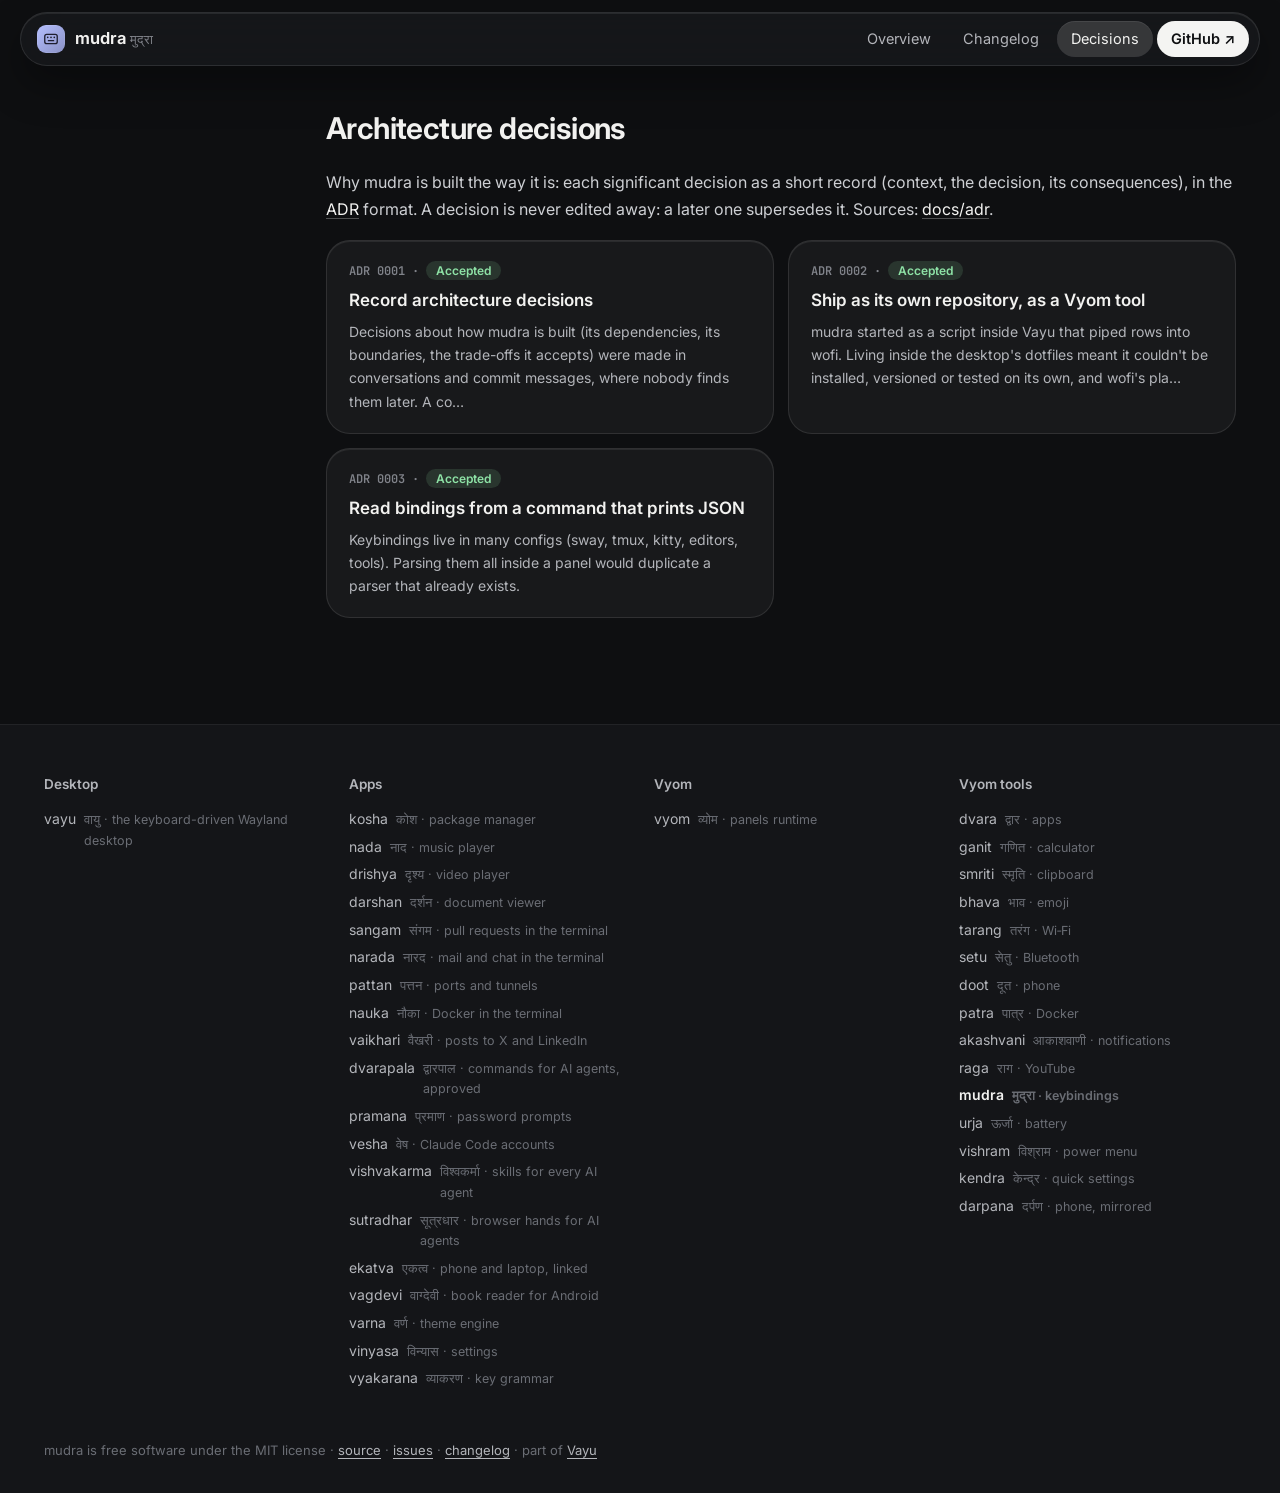
==== commit d9f1700d: "Spatial look: graphite glass, round shapes, colour only for meaning Co-Authored-By: Claude Opus 5.5 " ====
--- a/docs/adr/index.html
+++ b/docs/adr/index.html
@@ -7,12 +7,12 @@
 <meta name="description" content="Search every keybinding (sway, tmux, kitty, zed, rmpc, tools...) by what it does; real key caps; Enter runs it.">
 <meta property="og:title" content="Decisions · mudra">
 <meta property="og:description" content="Search every keybinding (sway, tmux, kitty, zed, rmpc, tools...) by what it does; real key caps; Enter runs it.">
-<meta name="theme-color" content="#11111b">
+<meta name="theme-color" content="#0e0f11">
 <link rel="icon" href="../assets/logo.svg" type="image/svg+xml">
 <link rel="preconnect" href="https://fonts.googleapis.com">
 <link href="https://fonts.googleapis.com/css2?family=Inter:wght@400;500;600;700;800&family=JetBrains+Mono:wght@400;600&display=swap" rel="stylesheet">
 <link rel="stylesheet" href="../assets/site.css">
-<style>:root{--accent:#b4befe;--glow:#b4befe33}</style>
+<style>:root{--tool:#b8c2ff;--glow:#b8c2ff2e}</style>
 </head>
 <body>
 <header class="top"><div class="in">
--- a/docs/assets/site.css
+++ b/docs/assets/site.css
@@ -1,85 +1,100 @@
-:root{--crust:#11111b;--mantle:#181825;--base:#1e1e2e;--s0:#313244;--s1:#45475a;--ov0:#6c7086;--ov1:#7f849c;
---sub0:#a6adc8;--sub1:#bac2de;--text:#cdd6f4;--mauve:#cba6f7;--green:#a6e3a1;--peach:#fab387;--red:#f38ba8;--blue:#89b4fa;
+/* Vayu's Spatial look: graphite glass that floats, very round, colour only
+   where it means something. The near-white accent is where you act (links,
+   the main button); the tool's own colour (--tool) is only its signature:
+   the logo's glow, the shloka's line, the release dots. */
+:root{--crust:#0e0f11;--mantle:#141518;--base:#1b1c20;--s0:#2a2c31;--s1:#3a3c42;--ov0:#6a6d74;--ov1:#80838a;
+--sub0:#b3b5ba;--sub1:#cdcfd3;--text:#f2f2f0;--accent:#f4f4f2;--green:#8ee2a6;--peach:#f7b07d;--red:#ff9389;--blue:#93c4ff;
+--glass:rgba(255,255,255,.045);--rim:rgba(255,255,255,.10);--lit:inset 0 1px 0 rgba(255,255,255,.08);
 --ui:"Inter","Segoe UI",system-ui,sans-serif;--mono:"JetBrains Mono","JetBrainsMono Nerd Font",ui-monospace,monospace}
-*{box-sizing:border-box}html{scroll-behavior:smooth;scroll-padding-top:76px}
+*{box-sizing:border-box}html{scroll-behavior:smooth;scroll-padding-top:96px}
 body{margin:0;background:var(--crust);color:var(--text);font:16px/1.65 var(--ui);-webkit-font-smoothing:antialiased}
-a{color:var(--accent);text-decoration:none}a:hover{text-decoration:underline}
-code{font:.86em var(--mono);background:rgba(255,255,255,.06);border:1px solid rgba(255,255,255,.07);padding:.12em .4em;border-radius:6px;color:var(--sub1)}
+a{color:var(--accent);text-decoration:underline;text-decoration-color:rgba(244,244,242,.28);text-underline-offset:3px}
+a:hover{text-decoration-color:var(--accent)}
+code{font:.86em var(--mono);background:rgba(255,255,255,.07);padding:.14em .45em;border-radius:7px;color:var(--sub1)}
 img{max-width:100%;height:auto}
-/* nav */
-.top{position:sticky;top:0;z-index:20;backdrop-filter:blur(18px) saturate(1.4);-webkit-backdrop-filter:blur(18px) saturate(1.4);
-background:rgba(17,17,27,.72);border-bottom:1px solid rgba(255,255,255,.06)}
-.top .in{max-width:1240px;margin:0 auto;padding:12px 24px;display:flex;align-items:center;gap:22px}
-.brand{display:flex;align-items:center;gap:10px;font-weight:700;font-size:17px;color:var(--text)}
-.brand img{width:30px;height:30px;border-radius:8px}.brand small{font-weight:500;color:var(--ov1);font-size:13px}
+:focus-visible{outline:2px solid var(--accent);outline-offset:3px;border-radius:8px}
+/* nav: a floating glass pill */
+.top{position:sticky;top:12px;z-index:20;padding:0 16px}
+.top .in{max-width:1240px;margin:0 auto;padding:8px 10px 8px 16px;display:flex;align-items:center;gap:22px;
+border-radius:999px;background:rgba(27,28,32,.62);border:1px solid var(--rim);box-shadow:var(--lit),0 18px 40px rgba(0,0,0,.35);
+backdrop-filter:blur(24px) saturate(1.5);-webkit-backdrop-filter:blur(24px) saturate(1.5)}
+.brand{display:flex;align-items:center;gap:10px;font-weight:650;font-size:16.5px;color:var(--text);text-decoration:none}
+.brand img{width:28px;height:28px;border-radius:9px}.brand small{font-weight:500;color:var(--ov1);font-size:13px}
 .top nav{display:flex;gap:4px;margin-left:auto;flex-wrap:wrap}
-.top nav a{color:var(--sub0);padding:6px 12px;border-radius:9px;font-size:14.5px}
-.top nav a:hover,.top nav a.on{background:rgba(255,255,255,.06);color:var(--text);text-decoration:none}
-.top nav a.gh{border:1px solid rgba(255,255,255,.12)}
-/* hero */
-.hero{position:relative;overflow:hidden;border-bottom:1px solid rgba(255,255,255,.05)}
-.hero:before{content:"";position:absolute;inset:-40% -10% auto;height:640px;
-background:radial-gradient(600px 300px at 20% 30%,var(--glow),transparent 70%),radial-gradient(500px 300px at 85% 10%,rgba(137,180,250,.18),transparent 70%);pointer-events:none}
-.hero .in{position:relative;max-width:1240px;margin:0 auto;padding:72px 24px 56px;display:grid;grid-template-columns:minmax(0,1fr) auto;gap:40px;align-items:center}
-.eyebrow{font:600 13px var(--mono);letter-spacing:.14em;text-transform:uppercase;color:var(--accent)}
-.hero h1{font-size:clamp(40px,6vw,64px);line-height:1.04;margin:12px 0 6px;letter-spacing:-.03em}
-.hero .sa{font-size:22px;color:var(--accent);margin-bottom:18px}.hero .sa span{color:var(--ov1)}
-.hero .shloka{margin:0 0 26px;padding-left:16px;border-left:3px solid var(--accent);max-width:720px}.hero .shloka p{margin:0 0 6px;font-size:18px;line-height:1.6;color:var(--text)}.hero .shloka figcaption{font-size:14px;color:var(--sub0)}.hero .shloka cite{color:var(--ov1);font-style:normal;white-space:nowrap}
-.hero p.lead{font-size:19px;color:var(--sub0);max-width:720px;margin:0 0 26px}
+.top nav a{color:var(--sub0);padding:6px 14px;border-radius:999px;font-size:14.5px;text-decoration:none}
+.top nav a:hover{background:rgba(255,255,255,.07);color:var(--text)}
+.top nav a.on{background:rgba(255,255,255,.14);color:var(--text);box-shadow:var(--lit)}
+.top nav a.gh{background:var(--accent);color:var(--crust);font-weight:600}.top nav a.gh:hover{background:#fff}
+/* hero: the tool's light in a dark room */
+.hero{position:relative;overflow:hidden;margin-top:-64px;padding-top:64px}
+.hero:before{content:"";position:absolute;inset:-30% -10% auto;height:720px;
+background:radial-gradient(640px 340px at 18% 32%,var(--glow),transparent 70%),radial-gradient(520px 300px at 86% 8%,rgba(255,255,255,.06),transparent 70%);pointer-events:none}
+.hero .in{position:relative;max-width:1240px;margin:0 auto;padding:84px 24px 60px;display:grid;grid-template-columns:minmax(0,1fr) auto;gap:48px;align-items:center}
+.eyebrow{display:inline-flex;align-items:center;gap:8px;font:500 13.5px var(--ui);color:var(--sub1);padding:5px 13px 5px 11px;border-radius:999px;
+background:var(--glass);border:1px solid var(--rim);box-shadow:var(--lit)}
+.eyebrow:before{content:"";width:7px;height:7px;border-radius:50%;background:var(--tool)}
+.hero h1{font-size:clamp(42px,6vw,68px);line-height:1.02;margin:18px 0 8px;letter-spacing:-.035em;font-weight:700}
+.hero .sa{font-size:22px;color:var(--sub1);margin-bottom:22px}.hero .sa span{color:var(--ov1)}
+.hero .shloka{margin:0 0 28px;padding:16px 20px;border-radius:22px;background:var(--glass);border:1px solid var(--rim);box-shadow:var(--lit),inset 3px 0 0 var(--tool);max-width:720px}
+.hero .shloka p{margin:0 0 6px;font-size:18px;line-height:1.6;color:var(--text)}.hero .shloka figcaption{font-size:14px;color:var(--sub0)}.hero .shloka cite{color:var(--ov1);font-style:normal;white-space:nowrap}
+.hero p.lead{font-size:19px;color:var(--sub0);max-width:680px;margin:0 0 28px}
 .cta{display:flex;gap:10px;flex-wrap:wrap}
-.btn{display:inline-flex;align-items:center;gap:8px;padding:11px 18px;border-radius:12px;font-weight:600;font-size:15px;border:1px solid rgba(255,255,255,.12);color:var(--text);background:rgba(255,255,255,.04)}
-.btn:hover{text-decoration:none;background:rgba(255,255,255,.08)}
-.btn.primary{background:var(--accent);color:var(--crust);border-color:transparent}.btn.primary:hover{filter:brightness(1.06)}
-.hero .logo{width:180px;height:180px;filter:drop-shadow(0 24px 48px var(--glow))}
-.meta{display:flex;gap:18px;flex-wrap:wrap;margin-top:22px;color:var(--ov1);font-size:14px}.meta b{color:var(--sub1);font-weight:600}
+.btn{display:inline-flex;align-items:center;gap:8px;padding:11px 20px;border-radius:999px;font-weight:600;font-size:15px;color:var(--text);
+background:rgba(255,255,255,.07);border:1px solid var(--rim);box-shadow:var(--lit);text-decoration:none}
+.btn:hover{background:rgba(255,255,255,.12)}
+.btn.primary{background:var(--accent);color:var(--crust);border-color:transparent;box-shadow:none}.btn.primary:hover{background:#fff}
+.hero .logo{width:184px;height:184px;filter:drop-shadow(0 28px 56px var(--glow))}
+.meta{display:flex;gap:18px;flex-wrap:wrap;margin-top:24px;color:var(--ov1);font-size:14px}.meta b{color:var(--sub1);font-weight:600}
 /* layout */
-.wrap{max-width:1240px;margin:0 auto;padding:40px 24px 80px;display:grid;grid-template-columns:230px minmax(0,1fr);gap:48px}
-.toc{position:sticky;top:84px;align-self:start;max-height:calc(100vh - 100px);overflow:auto;font-size:14px;padding-right:6px}
-.toc b{display:block;font-size:11.5px;letter-spacing:.12em;text-transform:uppercase;color:var(--ov0);margin:0 0 10px}
-.toc a{display:block;color:var(--sub0);padding:4px 10px;border-left:2px solid var(--s0)}
-.toc a.l3{padding-left:22px;font-size:13px;color:var(--ov1)}
-.toc a:hover,.toc a.on{color:var(--text);border-left-color:var(--accent);text-decoration:none}
+.wrap{max-width:1240px;margin:0 auto;padding:44px 24px 88px;display:grid;grid-template-columns:230px minmax(0,1fr);gap:52px}
+.toc{position:sticky;top:96px;align-self:start;max-height:calc(100vh - 116px);overflow:auto;font-size:14px;padding-right:6px}
+.toc b{display:block;font-size:13px;font-weight:600;color:var(--ov1);margin:0 0 10px 12px}
+.toc a{display:block;color:var(--sub0);padding:5px 12px;border-radius:12px;text-decoration:none}
+.toc a.l3{padding-left:24px;font-size:13px;color:var(--ov1)}
+.toc a:hover{color:var(--text);background:rgba(255,255,255,.04)}
+.toc a.on{color:var(--text);background:rgba(255,255,255,.09);box-shadow:var(--lit)}
 article{min-width:0}
-article h2{font-size:30px;letter-spacing:-.015em;margin:56px 0 14px;padding-top:6px}
+article h2{font-size:30px;letter-spacing:-.02em;margin:60px 0 14px;padding-top:6px;font-weight:650}
 article h2:first-child{margin-top:0}
-article h3{font-size:20px;margin:34px 0 10px}article h4{font-size:16px;margin:24px 0 8px;color:var(--sub1)}
+article h3{font-size:20px;margin:34px 0 10px;font-weight:600}article h4{font-size:16px;margin:24px 0 8px;color:var(--sub1)}
 article p,article li{color:var(--sub1)}
-article .anchor{opacity:0;margin-left:-22px;width:22px;display:inline-block;color:var(--ov0)}
-article h2:hover .anchor,article h3:hover .anchor{opacity:1;text-decoration:none}
+article .anchor{opacity:0;margin-left:-22px;width:22px;display:inline-block;color:var(--ov0);text-decoration:none}
+article h2:hover .anchor,article h3:hover .anchor{opacity:1}
 article ul,article ol{padding-left:22px}article li{margin:5px 0}
-article img{border-radius:14px;border:1px solid rgba(255,255,255,.07)}
+article img{border-radius:22px;border:1px solid var(--rim);box-shadow:0 24px 60px rgba(0,0,0,.35)}
 article p[align=center]{text-align:center}article p[align=center] img{margin:6px 0}
-article blockquote{margin:22px 0;padding:14px 20px;border-left:3px solid var(--accent);background:rgba(255,255,255,.03);border-radius:12px}
-article blockquote p{margin:0;color:var(--sub0);font-style:italic}
-pre.code{position:relative;background:var(--mantle);border:1px solid var(--s0);border-radius:14px;padding:16px 18px;overflow:auto;font:13.5px/1.6 var(--mono);color:var(--sub1)}
-pre.code code{background:none;border:0;padding:0;font-size:inherit;color:inherit}
-pre.code .copy{position:absolute;top:8px;right:8px;font:600 11px var(--ui);padding:4px 9px;border-radius:7px;border:1px solid var(--s1);background:var(--base);color:var(--sub0);cursor:pointer;opacity:0;transition:.15s}
-pre.code:hover .copy{opacity:1}
-.table{overflow:auto;margin:16px 0;border:1px solid var(--s0);border-radius:14px}
+article blockquote{margin:22px 0;padding:16px 22px;background:var(--glass);border:1px solid var(--rim);box-shadow:var(--lit);border-radius:22px}
+article blockquote p{margin:0;color:var(--sub0)}
+pre.code{position:relative;background:rgba(0,0,0,.28);border:1px solid var(--rim);box-shadow:var(--lit);border-radius:20px;padding:18px 20px;overflow:auto;font:13.5px/1.65 var(--mono);color:var(--sub1)}
+pre.code code{background:none;padding:0;font-size:inherit;color:inherit}
+pre.code .copy{position:absolute;top:10px;right:10px;font:600 12px var(--ui);padding:5px 12px;border-radius:999px;border:0;background:rgba(255,255,255,.1);color:var(--text);cursor:pointer;opacity:0;transition:opacity .15s}
+pre.code:hover .copy,pre.code .copy:focus-visible{opacity:1}
+.table{overflow:auto;margin:16px 0;border:1px solid var(--rim);border-radius:20px;background:var(--glass);box-shadow:var(--lit)}
 table{border-collapse:collapse;width:100%;font-size:14.5px}
-th{text-align:left;background:var(--mantle);color:var(--sub1);font-weight:600;padding:10px 14px;border-bottom:1px solid var(--s0)}
-td{padding:9px 14px;border-bottom:1px solid rgba(49,50,68,.6);color:var(--sub1);vertical-align:top}tr:last-child td{border-bottom:0}
+th{text-align:left;color:var(--sub1);font-weight:600;padding:11px 16px;border-bottom:1px solid var(--rim);background:rgba(255,255,255,.03)}
+td{padding:10px 16px;border-bottom:1px solid rgba(255,255,255,.06);color:var(--sub1);vertical-align:top}tr:last-child td{border-bottom:0}
 td code{white-space:nowrap}
 /* changelog */
-.release{position:relative;padding:0 0 8px 28px;border-left:2px solid var(--s0);margin-left:6px}
-.release:before{content:"";position:absolute;left:-7px;top:10px;width:12px;height:12px;border-radius:50%;background:var(--accent);box-shadow:0 0 0 4px var(--crust)}
+.release{position:relative;padding:0 0 10px 30px;border-left:1px solid var(--s1);margin-left:6px}
+.release:before{content:"";position:absolute;left:-6px;top:11px;width:11px;height:11px;border-radius:50%;background:var(--tool);box-shadow:0 0 0 4px var(--crust)}
 .release h2{margin-top:0;font-size:24px}.release h2 .date{font:500 14px var(--mono);color:var(--ov1);margin-left:10px}
-.release .tag{font:600 12px var(--mono);padding:2px 8px;border-radius:7px;background:rgba(255,255,255,.06);color:var(--accent);margin-left:8px;vertical-align:3px}
+.release .tag{font:600 12px var(--mono);padding:2px 10px;border-radius:999px;background:rgba(255,255,255,.08);color:var(--text);margin-left:8px;vertical-align:3px}
 /* adr */
 .cards{display:grid;grid-template-columns:repeat(auto-fill,minmax(300px,1fr));gap:14px;margin:18px 0}
-.card{display:block;background:var(--mantle);border:1px solid var(--s0);border-radius:16px;padding:18px 20px;color:var(--text)}
-.card:hover{border-color:var(--accent);text-decoration:none;transform:translateY(-1px)}
-.card .n{font:600 12px var(--mono);color:var(--accent)}.card h3{margin:6px 0 6px;font-size:17px}.card p{margin:0;color:var(--sub0);font-size:14px}
-.status{display:inline-block;font:600 11px var(--mono);padding:2px 8px;border-radius:7px;background:rgba(166,227,161,.14);color:var(--green);text-transform:uppercase;letter-spacing:.06em}
-.status.superseded,.status.deprecated{background:rgba(250,179,135,.14);color:var(--peach)}.status.proposed{background:rgba(137,180,250,.14);color:var(--blue)}
+.card{display:block;background:var(--glass);border:1px solid var(--rim);box-shadow:var(--lit);border-radius:24px;padding:20px 22px;color:var(--text);text-decoration:none;transition:background .15s,border-color .15s}
+.card:hover{background:rgba(255,255,255,.075);border-color:rgba(255,255,255,.2)}
+.card .n{font:600 12px var(--mono);color:var(--ov1)}.card h3{margin:6px 0 6px;font-size:17px}.card p{margin:0;color:var(--sub0);font-size:14px}
+.status{display:inline-block;font:600 12px var(--ui);padding:2px 10px;border-radius:999px;background:rgba(142,226,166,.14);color:var(--green)}
+.status.superseded,.status.deprecated{background:rgba(247,176,125,.14);color:var(--peach)}.status.proposed{background:rgba(147,196,255,.14);color:var(--blue)}
 /* footer */
 footer{border-top:1px solid rgba(255,255,255,.06);background:var(--mantle)}
-footer .in{max-width:1240px;margin:0 auto;padding:44px 24px;display:grid;grid-template-columns:repeat(auto-fit,minmax(200px,1fr));gap:28px}
-footer h4{margin:0 0 10px;font-size:12px;letter-spacing:.12em;text-transform:uppercase;color:var(--ov0)}
-footer a{display:flex;gap:8px;align-items:baseline;color:var(--sub0);font-size:14px;padding:2px 0}footer a span{color:var(--ov0);font-size:12.5px}
-footer a.me{color:var(--accent)}
-footer .bottom{max-width:1240px;margin:0 auto;padding:0 24px 30px;color:var(--ov0);font-size:13px}
-footer .bottom a{display:inline;padding:0;font-size:13px}
-@media(max-width:900px){.wrap{grid-template-columns:1fr}.toc{display:none}.hero .in{grid-template-columns:1fr}.hero .logo{width:110px;height:110px;order:-1}
-.top nav a:not(.gh){padding:6px 8px}}
-@media(max-width:560px){.top nav a.hide{display:none}.hero .in{padding:44px 16px 36px}.wrap{padding:28px 16px 60px}}+footer .in{max-width:1240px;margin:0 auto;padding:48px 24px;display:grid;grid-template-columns:repeat(auto-fit,minmax(200px,1fr));gap:28px}
+footer h4{margin:0 0 10px;font-size:13.5px;font-weight:600;color:var(--sub0)}
+footer a{display:flex;gap:8px;align-items:baseline;color:var(--sub0);font-size:14px;padding:2px 0;text-decoration:none}footer a:hover{color:var(--text)}footer a span{color:var(--ov0);font-size:12.5px}
+footer a.me{color:var(--text);font-weight:600}
+footer .bottom{max-width:1240px;margin:0 auto;padding:0 24px 32px;color:var(--ov0);font-size:13px}
+footer .bottom a{display:inline;padding:0;font-size:13px;text-decoration:underline}
+@media(max-width:900px){.wrap{grid-template-columns:1fr}.toc{display:none}.hero .in{grid-template-columns:1fr}.hero .logo{width:112px;height:112px;order:-1}
+.top nav a:not(.gh){padding:6px 9px}}
+@media(max-width:560px){.top{padding:0 10px}.top .in{gap:10px;padding-left:12px}.brand small{display:none}.top nav a.hide{display:none}.hero .in{padding:52px 16px 36px}.wrap{padding:28px 16px 64px}}
+@media(prefers-reduced-motion:reduce){html{scroll-behavior:auto}*{transition:none!important}}
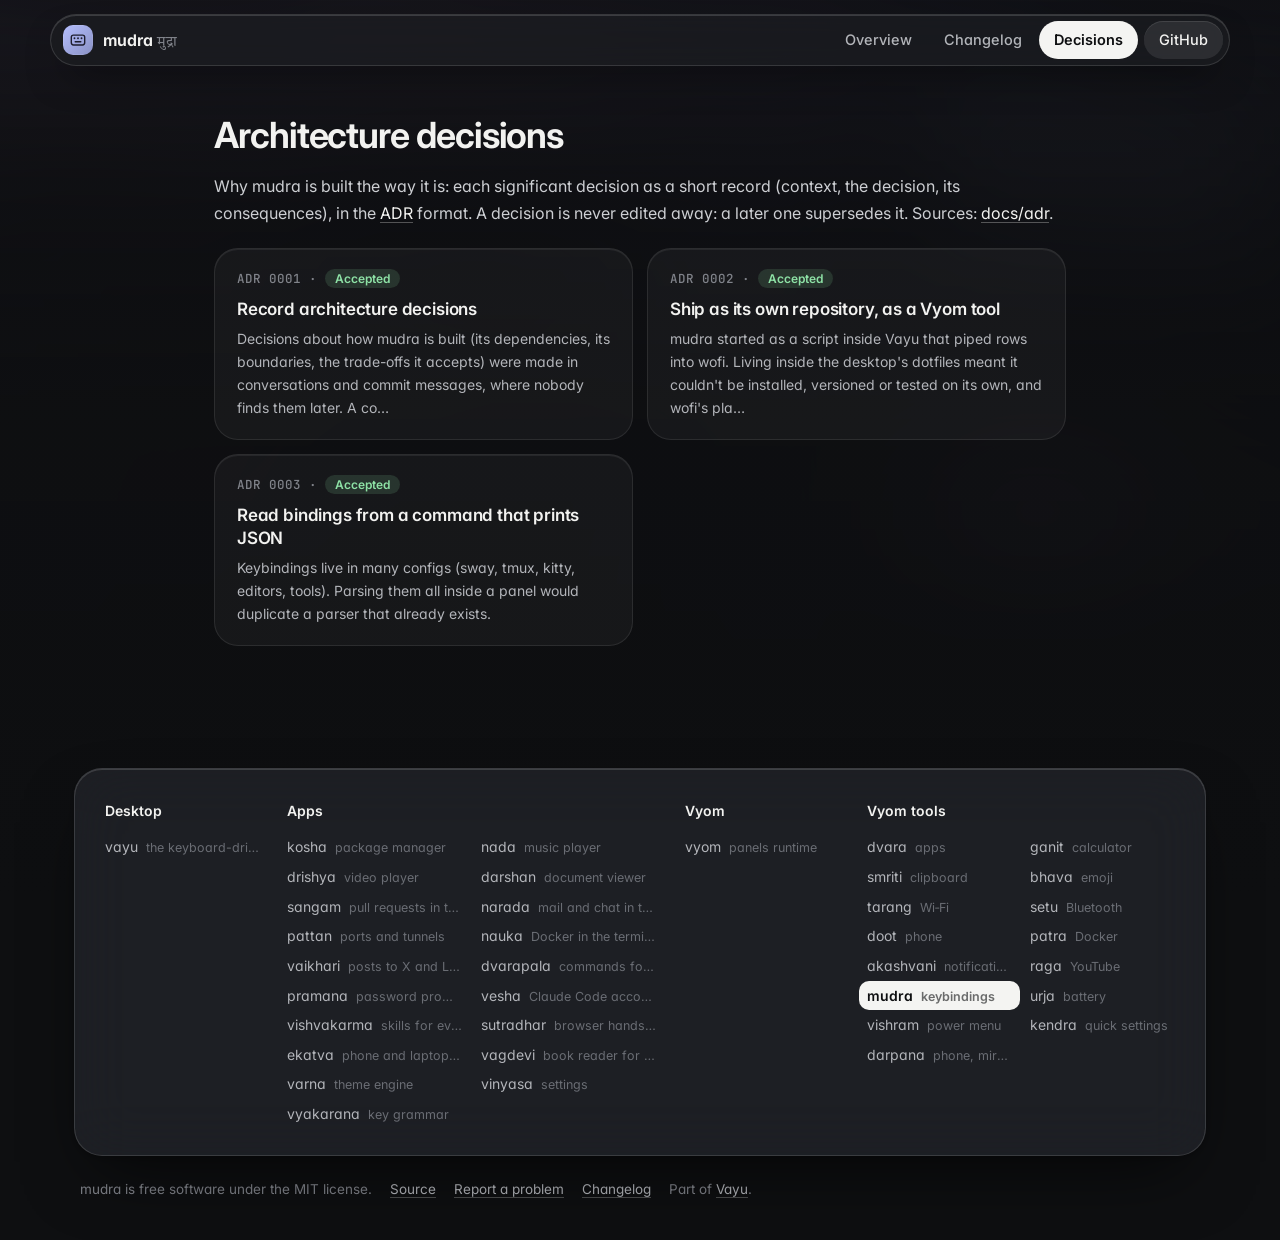
==== commit d9bc64c7: "Website: closer to Vayu's own Spatial site The tool's screenshot blurred behind the page, a centred " ====
--- a/docs/adr/index.html
+++ b/docs/adr/index.html
@@ -10,23 +10,25 @@
 <meta name="theme-color" content="#0e0f11">
 <link rel="icon" href="../assets/logo.svg" type="image/svg+xml">
 <link rel="preconnect" href="https://fonts.googleapis.com">
-<link href="https://fonts.googleapis.com/css2?family=Inter:wght@400;500;600;700;800&family=JetBrains+Mono:wght@400;600&display=swap" rel="stylesheet">
+<link rel="preconnect" href="https://fonts.gstatic.com" crossorigin>
+<link href="https://fonts.googleapis.com/css2?family=Inter:wght@400;500;600;700&family=JetBrains+Mono:wght@400;500;600&family=Tiro+Devanagari+Sanskrit&display=swap" rel="stylesheet">
 <link rel="stylesheet" href="../assets/site.css">
-<style>:root{--tool:#b8c2ff;--glow:#b8c2ff2e}</style>
+<style>:root{--tool:#b8c2ff}.backdrop:before{background-image:url("../assets/screenshots/mudra.png")}</style>
 </head>
-<body>
+<body class="sub">
+<div class="backdrop" aria-hidden="true"></div>
 <header class="top"><div class="in">
 <a class="brand" href="../index.html"><img src="../assets/logo.svg" alt=""><span>mudra <small>मुद्रा</small></span></a>
-<nav><a href="../index.html" class="">Overview</a><a href="../changelog.html" class="">Changelog</a><a href="../adr/index.html" class="on hide">Decisions</a><a class="gh" href="https://github.com/Theyashsawarkar/mudra">GitHub ↗</a></nav></div></header>
+<nav><a href="../index.html" class="">Overview</a><a href="../changelog.html" class="">Changelog</a><a href="../adr/index.html" class="on hide">Decisions</a><a class="gh" href="https://github.com/Theyashsawarkar/mudra">GitHub</a></nav></div></header>
 
-<div class="wrap"><aside class="toc"></aside><article>
+<div class="wrap solo"><article>
 <h2>Architecture decisions</h2><p>Why mudra is built the way it is: each significant decision as a short record (context, the decision, its consequences), in the <a href="https://cognitect.com/blog/2011/11/15/documenting-architecture-decisions">ADR</a> format. A decision is never edited away: a later one supersedes it. Sources: <a href="https://github.com/Theyashsawarkar/mudra/tree/main/docs/adr">docs/adr</a>.</p><div class="cards"><a class="card" href="0001-record-architecture-decisions.html"><div class="n">ADR 0001 · <span class="status accepted">Accepted</span></div><h3>Record architecture decisions</h3><p>Decisions about how mudra is built (its dependencies, its boundaries, the trade-offs it accepts) were made in conversations and commit messages, where nobody finds them later. A co…</p></a><a class="card" href="0002-own-repository-as-a-vyom-tool.html"><div class="n">ADR 0002 · <span class="status accepted">Accepted</span></div><h3>Ship as its own repository, as a Vyom tool</h3><p>mudra started as a script inside Vayu that piped rows into wofi. Living inside the desktop&#x27;s dotfiles meant it couldn&#x27;t be installed, versioned or tested on its own, and wofi&#x27;s pla…</p></a><a class="card" href="0003-bindings-from-a-command.html"><div class="n">ADR 0003 · <span class="status accepted">Accepted</span></div><h3>Read bindings from a command that prints JSON</h3><p>Keybindings live in many configs (sway, tmux, kitty, editors, tools). Parsing them all inside a panel would duplicate a parser that already exists.</p></a></div>
 </article></div>
-<footer><div class="in"><div><h4>Desktop</h4><a href="https://vayu.theyashsawarkar.dev/" class="">vayu <span>वायु · the keyboard-driven Wayland desktop</span></a></div><div><h4>Apps</h4><a href="https://kosha.theyashsawarkar.dev/" class="">kosha <span>कोश · package manager</span></a><a href="https://nada.theyashsawarkar.dev/" class="">nada <span>नाद · music player</span></a><a href="https://drishya.theyashsawarkar.dev/" class="">drishya <span>दृश्य · video player</span></a><a href="https://darshan.theyashsawarkar.dev/" class="">darshan <span>दर्शन · document viewer</span></a><a href="https://sangam.theyashsawarkar.dev/" class="">sangam <span>संगम · pull requests in the terminal</span></a><a href="https://narada.theyashsawarkar.dev/" class="">narada <span>नारद · mail and chat in the terminal</span></a><a href="https://pattan.theyashsawarkar.dev/" class="">pattan <span>पत्तन · ports and tunnels</span></a><a href="https://nauka.theyashsawarkar.dev/" class="">nauka <span>नौका · Docker in the terminal</span></a><a href="https://vaikhari.theyashsawarkar.dev/" class="">vaikhari <span>वैखरी · posts to X and LinkedIn</span></a><a href="https://dvarapala.theyashsawarkar.dev/" class="">dvarapala <span>द्वारपाल · commands for AI agents, approved</span></a><a href="https://pramana.theyashsawarkar.dev/" class="">pramana <span>प्रमाण · password prompts</span></a><a href="https://vesha.theyashsawarkar.dev/" class="">vesha <span>वेष · Claude Code accounts</span></a><a href="https://vishvakarma.theyashsawarkar.dev/" class="">vishvakarma <span>विश्वकर्मा · skills for every AI agent</span></a><a href="https://sutradhar.theyashsawarkar.dev/" class="">sutradhar <span>सूत्रधार · browser hands for AI agents</span></a><a href="https://ekatva.theyashsawarkar.dev/" class="">ekatva <span>एकत्व · phone and laptop, linked</span></a><a href="https://vagdevi.theyashsawarkar.dev/" class="">vagdevi <span>वाग्देवी · book reader for Android</span></a><a href="https://varna.theyashsawarkar.dev/" class="">varna <span>वर्ण · theme engine</span></a><a href="https://vinyasa.theyashsawarkar.dev/" class="">vinyasa <span>विन्यास · settings</span></a><a href="https://vyakarana.theyashsawarkar.dev/" class="">vyakarana <span>व्याकरण · key grammar</span></a></div><div><h4>Vyom</h4><a href="https://vyom.theyashsawarkar.dev/" class="">vyom <span>व्योम · panels runtime</span></a></div><div><h4>Vyom tools</h4><a href="https://dvara.theyashsawarkar.dev/" class="">dvara <span>द्वार · apps</span></a><a href="https://ganit.theyashsawarkar.dev/" class="">ganit <span>गणित · calculator</span></a><a href="https://smriti.theyashsawarkar.dev/" class="">smriti <span>स्मृति · clipboard</span></a><a href="https://bhava.theyashsawarkar.dev/" class="">bhava <span>भाव · emoji</span></a><a href="https://tarang.theyashsawarkar.dev/" class="">tarang <span>तरंग · Wi‑Fi</span></a><a href="https://setu.theyashsawarkar.dev/" class="">setu <span>सेतु · Bluetooth</span></a><a href="https://doot.theyashsawarkar.dev/" class="">doot <span>दूत · phone</span></a><a href="https://patra.theyashsawarkar.dev/" class="">patra <span>पात्र · Docker</span></a><a href="https://akashvani.theyashsawarkar.dev/" class="">akashvani <span>आकाशवाणी · notifications</span></a><a href="https://raga.theyashsawarkar.dev/" class="">raga <span>राग · YouTube</span></a><a href="https://mudra.theyashsawarkar.dev/" class="me">mudra <span>मुद्रा · keybindings</span></a><a href="https://urja.theyashsawarkar.dev/" class="">urja <span>ऊर्जा · battery</span></a><a href="https://vishram.theyashsawarkar.dev/" class="">vishram <span>विश्राम · power menu</span></a><a href="https://kendra.theyashsawarkar.dev/" class="">kendra <span>केन्द्र · quick settings</span></a><a href="https://darpana.theyashsawarkar.dev/" class="">darpana <span>दर्पण · phone, mirrored</span></a></div></div>
-<div class="bottom">mudra is free software under the MIT license · <a href="https://github.com/Theyashsawarkar/mudra">source</a> · <a href="https://github.com/Theyashsawarkar/mudra/issues">issues</a> · <a href="../changelog.html">changelog</a> · part of <a href="https://vayu.theyashsawarkar.dev/">Vayu</a></div></footer>
+<footer><div class="in glass"><div class=""><h4>Desktop</h4><div class="list"><a href="https://vayu.theyashsawarkar.dev/" class="">vayu <span>the keyboard-driven Wayland desktop</span></a></div></div><div class="g2"><h4>Apps</h4><div class="list"><a href="https://kosha.theyashsawarkar.dev/" class="">kosha <span>package manager</span></a><a href="https://nada.theyashsawarkar.dev/" class="">nada <span>music player</span></a><a href="https://drishya.theyashsawarkar.dev/" class="">drishya <span>video player</span></a><a href="https://darshan.theyashsawarkar.dev/" class="">darshan <span>document viewer</span></a><a href="https://sangam.theyashsawarkar.dev/" class="">sangam <span>pull requests in the terminal</span></a><a href="https://narada.theyashsawarkar.dev/" class="">narada <span>mail and chat in the terminal</span></a><a href="https://pattan.theyashsawarkar.dev/" class="">pattan <span>ports and tunnels</span></a><a href="https://nauka.theyashsawarkar.dev/" class="">nauka <span>Docker in the terminal</span></a><a href="https://vaikhari.theyashsawarkar.dev/" class="">vaikhari <span>posts to X and LinkedIn</span></a><a href="https://dvarapala.theyashsawarkar.dev/" class="">dvarapala <span>commands for AI agents, approved</span></a><a href="https://pramana.theyashsawarkar.dev/" class="">pramana <span>password prompts</span></a><a href="https://vesha.theyashsawarkar.dev/" class="">vesha <span>Claude Code accounts</span></a><a href="https://vishvakarma.theyashsawarkar.dev/" class="">vishvakarma <span>skills for every AI agent</span></a><a href="https://sutradhar.theyashsawarkar.dev/" class="">sutradhar <span>browser hands for AI agents</span></a><a href="https://ekatva.theyashsawarkar.dev/" class="">ekatva <span>phone and laptop, linked</span></a><a href="https://vagdevi.theyashsawarkar.dev/" class="">vagdevi <span>book reader for Android</span></a><a href="https://varna.theyashsawarkar.dev/" class="">varna <span>theme engine</span></a><a href="https://vinyasa.theyashsawarkar.dev/" class="">vinyasa <span>settings</span></a><a href="https://vyakarana.theyashsawarkar.dev/" class="">vyakarana <span>key grammar</span></a></div></div><div class=""><h4>Vyom</h4><div class="list"><a href="https://vyom.theyashsawarkar.dev/" class="">vyom <span>panels runtime</span></a></div></div><div class="g2"><h4>Vyom tools</h4><div class="list"><a href="https://dvara.theyashsawarkar.dev/" class="">dvara <span>apps</span></a><a href="https://ganit.theyashsawarkar.dev/" class="">ganit <span>calculator</span></a><a href="https://smriti.theyashsawarkar.dev/" class="">smriti <span>clipboard</span></a><a href="https://bhava.theyashsawarkar.dev/" class="">bhava <span>emoji</span></a><a href="https://tarang.theyashsawarkar.dev/" class="">tarang <span>Wi‑Fi</span></a><a href="https://setu.theyashsawarkar.dev/" class="">setu <span>Bluetooth</span></a><a href="https://doot.theyashsawarkar.dev/" class="">doot <span>phone</span></a><a href="https://patra.theyashsawarkar.dev/" class="">patra <span>Docker</span></a><a href="https://akashvani.theyashsawarkar.dev/" class="">akashvani <span>notifications</span></a><a href="https://raga.theyashsawarkar.dev/" class="">raga <span>YouTube</span></a><a href="https://mudra.theyashsawarkar.dev/" class="me" aria-current="page">mudra <span>keybindings</span></a><a href="https://urja.theyashsawarkar.dev/" class="">urja <span>battery</span></a><a href="https://vishram.theyashsawarkar.dev/" class="">vishram <span>power menu</span></a><a href="https://kendra.theyashsawarkar.dev/" class="">kendra <span>quick settings</span></a><a href="https://darpana.theyashsawarkar.dev/" class="">darpana <span>phone, mirrored</span></a></div></div></div>
+<div class="bottom"><span>mudra is free software under the MIT license.</span><a href="https://github.com/Theyashsawarkar/mudra">Source</a><a href="https://github.com/Theyashsawarkar/mudra/issues">Report a problem</a><a href="../changelog.html">Changelog</a><span>Part of <a href="https://vayu.theyashsawarkar.dev/">Vayu</a>.</span></div></footer>
 <script>
-document.querySelectorAll('pre.code').forEach(p=>{const b=document.createElement('button');b.className='copy';b.textContent='Copy';
-b.onclick=()=>{navigator.clipboard.writeText(p.innerText.replace(/^Copy/,'')).then(()=>{b.textContent='Copied';setTimeout(()=>b.textContent='Copy',1200)})};p.appendChild(b)});
+document.querySelectorAll('pre.code').forEach(p=>{const b=document.createElement('button');b.className='copy';b.type='button';b.textContent='Copy';
+b.onclick=()=>{navigator.clipboard.writeText(p.querySelector('code').innerText).then(()=>{b.textContent='Copied';b.classList.add('done');setTimeout(()=>{b.textContent='Copy';b.classList.remove('done')},1400)})};p.appendChild(b)});
 const links=[...document.querySelectorAll('.toc a')];if(links.length){const hs=links.map(a=>document.getElementById(a.hash.slice(1))).filter(Boolean);
 const on=()=>{let cur=hs[0];for(const h of hs){if(h.getBoundingClientRect().top<120)cur=h}links.forEach(a=>a.classList.toggle('on',cur&&a.hash==='#'+cur.id))};
 addEventListener('scroll',on,{passive:true});on()}
--- a/docs/assets/site.css
+++ b/docs/assets/site.css
@@ -1,100 +1,131 @@
-/* Vayu's Spatial look: graphite glass that floats, very round, colour only
-   where it means something. The near-white accent is where you act (links,
-   the main button); the tool's own colour (--tool) is only its signature:
-   the logo's glow, the shloka's line, the release dots. */
+/* Vayu's Spatial look (the same as vayu.theyashsawarkar.dev): graphite
+   glass floating over the tool's own screenshot, blurred far out of focus;
+   very round; where you are is a near-white pill or brighter glass; no
+   glows; colour only where it means something. The tool's own colour
+   (--tool) is only its signature: the release dots. */
 :root{--crust:#0e0f11;--mantle:#141518;--base:#1b1c20;--s0:#2a2c31;--s1:#3a3c42;--ov0:#6a6d74;--ov1:#80838a;
---sub0:#b3b5ba;--sub1:#cdcfd3;--text:#f2f2f0;--accent:#f4f4f2;--green:#8ee2a6;--peach:#f7b07d;--red:#ff9389;--blue:#93c4ff;
---glass:rgba(255,255,255,.045);--rim:rgba(255,255,255,.10);--lit:inset 0 1px 0 rgba(255,255,255,.08);
---ui:"Inter","Segoe UI",system-ui,sans-serif;--mono:"JetBrains Mono","JetBrainsMono Nerd Font",ui-monospace,monospace}
+--sub0:#b3b5ba;--sub1:#cdcfd3;--text:#f2f2f0;--accent:#f4f4f2;--green:#8ee2a6;--peach:#f7b07d;--red:#ff9389;--blue:#93c4ff;--yellow:#f3d47f;
+--glass:rgba(52,54,60,.44);--hi:rgba(255,255,255,.09);--rim:rgba(255,255,255,.13);--lit:inset 0 1px 0 rgba(255,255,255,.15);
+--float:0 30px 70px -24px rgba(0,0,0,.7),0 2px 6px rgba(0,0,0,.25);--blur:blur(28px) saturate(160%);
+--ui:"Inter","Adwaita Sans",system-ui,sans-serif;--mono:"JetBrains Mono","JetBrainsMono Nerd Font",ui-monospace,monospace;
+--sa:"Tiro Devanagari Sanskrit","Noto Serif Devanagari",serif;color-scheme:dark}
 *{box-sizing:border-box}html{scroll-behavior:smooth;scroll-padding-top:96px}
-body{margin:0;background:var(--crust);color:var(--text);font:16px/1.65 var(--ui);-webkit-font-smoothing:antialiased}
-a{color:var(--accent);text-decoration:underline;text-decoration-color:rgba(244,244,242,.28);text-underline-offset:3px}
-a:hover{text-decoration-color:var(--accent)}
+body{margin:0;min-height:100vh;background:var(--crust);color:var(--text);font:16px/1.65 var(--ui);-webkit-font-smoothing:antialiased;font-feature-settings:"cv11","ss01"}
+/* the backdrop: the tool's screenshot, out of focus, fading to graphite */
+.backdrop{position:fixed;inset:0;z-index:-1;overflow:hidden;pointer-events:none}
+.backdrop:before{content:"";position:absolute;inset:-12%;background:center/cover no-repeat;filter:blur(64px) saturate(1.25) brightness(.62);transform:translateZ(0)}
+.backdrop:after{content:"";position:absolute;inset:0;background:linear-gradient(to bottom,rgba(14,15,17,.25),rgba(14,15,17,.8) 60%,var(--crust))}
+.backdrop.none:before{background:radial-gradient(60% 50% at 50% 0%,color-mix(in srgb,var(--tool) 22%,transparent),transparent 70%);filter:none}
+.sub .backdrop:after{background:linear-gradient(to bottom,rgba(14,15,17,.55),rgba(14,15,17,.93) 45%,var(--crust))}
+a{color:var(--accent);text-decoration:underline;text-decoration-color:rgba(244,244,242,.3);text-underline-offset:3px}
+a:hover{text-decoration-color:currentColor}
 code{font:.86em var(--mono);background:rgba(255,255,255,.07);padding:.14em .45em;border-radius:7px;color:var(--sub1)}
+kbd{display:inline-block;min-width:1.7em;padding:.05em .45em;font:500 .8em/1.6 var(--mono);text-align:center;color:var(--text);background:rgba(255,255,255,.08);border:1px solid rgba(255,255,255,.14);border-bottom-width:2px;border-radius:8px}
 img{max-width:100%;height:auto}
-:focus-visible{outline:2px solid var(--accent);outline-offset:3px;border-radius:8px}
-/* nav: a floating glass pill */
-.top{position:sticky;top:12px;z-index:20;padding:0 16px}
-.top .in{max-width:1240px;margin:0 auto;padding:8px 10px 8px 16px;display:flex;align-items:center;gap:22px;
-border-radius:999px;background:rgba(27,28,32,.62);border:1px solid var(--rim);box-shadow:var(--lit),0 18px 40px rgba(0,0,0,.35);
-backdrop-filter:blur(24px) saturate(1.5);-webkit-backdrop-filter:blur(24px) saturate(1.5)}
-.brand{display:flex;align-items:center;gap:10px;font-weight:650;font-size:16.5px;color:var(--text);text-decoration:none}
-.brand img{width:28px;height:28px;border-radius:9px}.brand small{font-weight:500;color:var(--ov1);font-size:13px}
-.top nav{display:flex;gap:4px;margin-left:auto;flex-wrap:wrap}
-.top nav a{color:var(--sub0);padding:6px 14px;border-radius:999px;font-size:14.5px;text-decoration:none}
-.top nav a:hover{background:rgba(255,255,255,.07);color:var(--text)}
-.top nav a.on{background:rgba(255,255,255,.14);color:var(--text);box-shadow:var(--lit)}
-.top nav a.gh{background:var(--accent);color:var(--crust);font-weight:600}.top nav a.gh:hover{background:#fff}
-/* hero: the tool's light in a dark room */
-.hero{position:relative;overflow:hidden;margin-top:-64px;padding-top:64px}
-.hero:before{content:"";position:absolute;inset:-30% -10% auto;height:720px;
-background:radial-gradient(640px 340px at 18% 32%,var(--glow),transparent 70%),radial-gradient(520px 300px at 86% 8%,rgba(255,255,255,.06),transparent 70%);pointer-events:none}
-.hero .in{position:relative;max-width:1240px;margin:0 auto;padding:84px 24px 60px;display:grid;grid-template-columns:minmax(0,1fr) auto;gap:48px;align-items:center}
-.eyebrow{display:inline-flex;align-items:center;gap:8px;font:500 13.5px var(--ui);color:var(--sub1);padding:5px 13px 5px 11px;border-radius:999px;
-background:var(--glass);border:1px solid var(--rim);box-shadow:var(--lit)}
-.eyebrow:before{content:"";width:7px;height:7px;border-radius:50%;background:var(--tool)}
-.hero h1{font-size:clamp(42px,6vw,68px);line-height:1.02;margin:18px 0 8px;letter-spacing:-.035em;font-weight:700}
-.hero .sa{font-size:22px;color:var(--sub1);margin-bottom:22px}.hero .sa span{color:var(--ov1)}
-.hero .shloka{margin:0 0 28px;padding:16px 20px;border-radius:22px;background:var(--glass);border:1px solid var(--rim);box-shadow:var(--lit),inset 3px 0 0 var(--tool);max-width:720px}
-.hero .shloka p{margin:0 0 6px;font-size:18px;line-height:1.6;color:var(--text)}.hero .shloka figcaption{font-size:14px;color:var(--sub0)}.hero .shloka cite{color:var(--ov1);font-style:normal;white-space:nowrap}
-.hero p.lead{font-size:19px;color:var(--sub0);max-width:680px;margin:0 0 28px}
-.cta{display:flex;gap:10px;flex-wrap:wrap}
-.btn{display:inline-flex;align-items:center;gap:8px;padding:11px 20px;border-radius:999px;font-weight:600;font-size:15px;color:var(--text);
-background:rgba(255,255,255,.07);border:1px solid var(--rim);box-shadow:var(--lit);text-decoration:none}
-.btn:hover{background:rgba(255,255,255,.12)}
-.btn.primary{background:var(--accent);color:var(--crust);border-color:transparent;box-shadow:none}.btn.primary:hover{background:#fff}
-.hero .logo{width:184px;height:184px;filter:drop-shadow(0 28px 56px var(--glow))}
-.meta{display:flex;gap:18px;flex-wrap:wrap;margin-top:24px;color:var(--ov1);font-size:14px}.meta b{color:var(--sub1);font-weight:600}
-/* layout */
-.wrap{max-width:1240px;margin:0 auto;padding:44px 24px 88px;display:grid;grid-template-columns:230px minmax(0,1fr);gap:52px}
-.toc{position:sticky;top:96px;align-self:start;max-height:calc(100vh - 116px);overflow:auto;font-size:14px;padding-right:6px}
-.toc b{display:block;font-size:13px;font-weight:600;color:var(--ov1);margin:0 0 10px 12px}
-.toc a{display:block;color:var(--sub0);padding:5px 12px;border-radius:12px;text-decoration:none}
-.toc a.l3{padding-left:24px;font-size:13px;color:var(--ov1)}
-.toc a:hover{color:var(--text);background:rgba(255,255,255,.04)}
-.toc a.on{color:var(--text);background:rgba(255,255,255,.09);box-shadow:var(--lit)}
-article{min-width:0}
-article h2{font-size:30px;letter-spacing:-.02em;margin:60px 0 14px;padding-top:6px;font-weight:650}
-article h2:first-child{margin-top:0}
-article h3{font-size:20px;margin:34px 0 10px;font-weight:600}article h4{font-size:16px;margin:24px 0 8px;color:var(--sub1)}
-article p,article li{color:var(--sub1)}
+:focus-visible{outline:2px solid var(--accent);outline-offset:3px;border-radius:10px}
+.glass{background:var(--glass);-webkit-backdrop-filter:var(--blur);backdrop-filter:var(--blur);border:1px solid var(--rim);box-shadow:var(--lit),var(--float)}
+/* nav: a floating glass capsule; the page you're on is the near-white pill */
+.top{position:sticky;top:0;z-index:20;padding:14px 24px 0}
+.top .in{max-width:1180px;margin:0 auto;padding:6px 6px 6px 10px;display:flex;align-items:center;gap:18px;border-radius:999px;
+background:rgba(30,31,35,.62);-webkit-backdrop-filter:var(--blur);backdrop-filter:var(--blur);border:1px solid var(--rim);box-shadow:var(--lit),0 18px 40px -18px rgba(0,0,0,.7)}
+.brand{display:flex;align-items:center;gap:10px;font-weight:650;font-size:16px;color:var(--text);text-decoration:none;padding:2px 6px 2px 2px;border-radius:999px}
+.brand img{width:30px;height:30px;border-radius:10px}.brand small{font:400 14px var(--sa);color:var(--ov1)}
+.top nav{display:flex;gap:2px;margin-left:auto}
+.top nav a{color:var(--sub0);padding:7px 15px;border-radius:999px;font-size:14.5px;font-weight:500;text-decoration:none;white-space:nowrap;transition:background-color .15s,color .15s}
+.top nav a:hover{background:rgba(255,255,255,.08);color:var(--text)}
+.top nav a.on{background:var(--accent);color:var(--crust);font-weight:600}
+.top nav a.gh{color:var(--text);background:rgba(255,255,255,.09);box-shadow:inset 0 1px 0 rgba(255,255,255,.1);margin-left:4px}.top nav a.gh:hover{background:rgba(255,255,255,.15)}
+/* hero: the logo, the name, the verse, then the tool itself */
+.hero{max-width:860px;margin:0 auto;padding:76px 24px 0;text-align:center}
+.hero .logo{width:104px;height:104px;border-radius:28px;box-shadow:0 26px 50px -18px rgba(0,0,0,.8),0 0 0 1px rgba(255,255,255,.08)}
+.hero h1{font-size:clamp(46px,7vw,76px);line-height:1;margin:26px 0 10px;letter-spacing:-.04em;font-weight:700}
+.hero .sa{font-size:16px;color:var(--sub0)}.hero .sa b{font:400 21px var(--sa);color:var(--sub1);margin-right:6px}.hero .sa i{font-style:normal;color:var(--ov1)}
+.hero p.lead{font-size:19.5px;line-height:1.55;color:var(--sub1);max-width:34em;margin:22px auto 0;text-wrap:pretty}
+.hero .shloka{margin:34px auto 0;max-width:600px}
+.hero .shloka p{margin:0;font:400 21px/1.55 var(--sa);color:var(--text)}
+.hero .shloka figcaption{margin-top:10px;font-size:14.5px;color:var(--sub0);text-wrap:pretty}.hero .shloka cite{display:block;margin-top:2px;color:var(--ov1);font-style:normal;font-size:13px}
+.cta{display:flex;gap:10px;flex-wrap:wrap;justify-content:center;margin-top:32px}
+.btn{display:inline-flex;align-items:center;gap:8px;padding:12px 22px;border-radius:999px;font-weight:600;font-size:15px;color:var(--text);
+background:rgba(255,255,255,.08);border:1px solid var(--rim);box-shadow:var(--lit);-webkit-backdrop-filter:var(--blur);backdrop-filter:var(--blur);text-decoration:none;transition:background-color .15s}
+.btn:hover{background:rgba(255,255,255,.14)}
+.btn.primary{background:var(--accent);color:var(--crust);border-color:transparent;box-shadow:0 10px 30px -12px rgba(0,0,0,.6)}.btn.primary:hover{background:#fff}
+.meta{display:flex;gap:6px;flex-wrap:wrap;justify-content:center;margin-top:20px;font-size:13.5px;color:var(--ov1)}
+.meta span{padding:4px 12px;border-radius:999px;border:1px solid rgba(255,255,255,.09)}.meta b{color:var(--sub1);font-weight:600}
+.shot{max-width:1180px;margin:56px auto 0;padding:0 24px;display:flex;gap:22px;justify-content:center;align-items:flex-start}
+.shot img{display:block;border-radius:26px;border:1px solid var(--rim);background:var(--base);box-shadow:0 0 0 6px rgba(255,255,255,.04),0 50px 110px -30px rgba(0,0,0,.85)}
+.shot.many img{flex:1 1 0;min-width:0;max-width:300px;border-radius:30px}
+.shot figcaption{display:none}
+/* layout: a glass "On this page" panel beside the article */
+.wrap{max-width:1180px;margin:0 auto;padding:72px 24px 40px;display:grid;grid-template-columns:240px minmax(0,1fr);gap:56px}
+.sub .wrap{padding-top:48px}
+.wrap.solo{grid-template-columns:minmax(0,1fr);max-width:900px}.wrap.solo article{max-width:none}
+.adrmeta+h2{border-top:0;padding-top:0;margin-top:10px;font-size:36px;letter-spacing:-.03em}
+article>h2:first-child{font-size:36px;letter-spacing:-.03em}
+.toc{position:sticky;top:92px;align-self:start;max-height:calc(100vh - 112px);overflow:auto;scrollbar-width:thin;scrollbar-color:rgba(255,255,255,.15) transparent;
+padding:14px 8px 10px;border-radius:24px;background:rgba(30,31,35,.6);-webkit-backdrop-filter:var(--blur);backdrop-filter:var(--blur);border:1px solid var(--rim);box-shadow:var(--lit),0 24px 50px -24px rgba(0,0,0,.7)}
+.toc:empty{display:none}
+.toc b{display:block;font-size:13px;font-weight:600;color:var(--ov1);margin:0 12px 6px}
+.toc a{display:block;color:var(--sub0);padding:6px 12px;border-radius:14px;font-size:13.5px;line-height:1.4;text-decoration:none;transition:background-color .15s,color .15s}
+.toc a.l3{padding:4px 12px 4px 24px;font-size:12.5px;color:var(--ov1)}
+.toc a:hover{color:var(--text);background:rgba(255,255,255,.06)}
+.toc a.on{color:var(--text);background:rgba(255,255,255,.11);box-shadow:inset 0 1px 0 rgba(255,255,255,.12),inset 0 0 0 1px rgba(255,255,255,.08)}
+article{min-width:0;max-width:820px}
+article h2{font-size:28px;line-height:1.2;letter-spacing:-.022em;margin:64px 0 14px;padding-top:28px;border-top:1px solid rgba(255,255,255,.08);font-weight:650}
+article>h2:first-child,article>section:first-child h2{margin-top:0;padding-top:0;border-top:0}
+article h3{font-size:19px;margin:34px 0 10px;font-weight:600;letter-spacing:-.01em}article h4{font-size:16px;margin:24px 0 8px;color:var(--sub1)}
+article p,article li{color:var(--sub1);overflow-wrap:anywhere}article strong{color:var(--text);font-weight:600}
 article .anchor{opacity:0;margin-left:-22px;width:22px;display:inline-block;color:var(--ov0);text-decoration:none}
 article h2:hover .anchor,article h3:hover .anchor{opacity:1}
-article ul,article ol{padding-left:22px}article li{margin:5px 0}
-article img{border-radius:22px;border:1px solid var(--rim);box-shadow:0 24px 60px rgba(0,0,0,.35)}
+article ul,article ol{padding-left:22px}article li{margin:5px 0}article li::marker{color:var(--ov0)}
+article img{border-radius:22px;border:1px solid var(--rim);box-shadow:0 30px 70px -28px rgba(0,0,0,.85)}
 article p[align=center]{text-align:center}article p[align=center] img{margin:6px 0}
-article blockquote{margin:22px 0;padding:16px 22px;background:var(--glass);border:1px solid var(--rim);box-shadow:var(--lit);border-radius:22px}
-article blockquote p{margin:0;color:var(--sub0)}
-pre.code{position:relative;background:rgba(0,0,0,.28);border:1px solid var(--rim);box-shadow:var(--lit);border-radius:20px;padding:18px 20px;overflow:auto;font:13.5px/1.65 var(--mono);color:var(--sub1)}
+article blockquote{margin:22px 0;padding:14px 20px;background:rgba(255,255,255,.04);border:1px solid rgba(255,255,255,.08);box-shadow:inset 0 1px 0 rgba(255,255,255,.06);border-radius:20px}
+article blockquote p{margin:.2em 0;color:var(--sub0)}
+pre.code{position:relative;background:rgba(10,11,13,.6);border:1px solid rgba(255,255,255,.08);border-radius:18px;padding:18px 20px;overflow:auto;font:13.5px/1.65 var(--mono);color:var(--sub1)}
 pre.code code{background:none;padding:0;font-size:inherit;color:inherit}
-pre.code .copy{position:absolute;top:10px;right:10px;font:600 12px var(--ui);padding:5px 12px;border-radius:999px;border:0;background:rgba(255,255,255,.1);color:var(--text);cursor:pointer;opacity:0;transition:opacity .15s}
-pre.code:hover .copy,pre.code .copy:focus-visible{opacity:1}
-.table{overflow:auto;margin:16px 0;border:1px solid var(--rim);border-radius:20px;background:var(--glass);box-shadow:var(--lit)}
+pre.code .copy{position:absolute;top:10px;right:10px;font:600 12.5px var(--ui);padding:5px 13px;border-radius:999px;border:1px solid rgba(255,255,255,.12);background:rgba(255,255,255,.08);color:var(--sub1);cursor:pointer;opacity:0;transition:opacity .15s,background-color .15s}
+pre.code:hover .copy,pre.code .copy:focus-visible{opacity:1}pre.code .copy:hover{background:var(--accent);color:var(--crust)}
+pre.code .copy.done{background:var(--green);color:var(--crust);border-color:transparent;opacity:1}
+.table{overflow:auto;margin:18px 0 22px;border:1px solid rgba(255,255,255,.09);border-radius:20px;background:rgba(255,255,255,.035)}
 table{border-collapse:collapse;width:100%;font-size:14.5px}
-th{text-align:left;color:var(--sub1);font-weight:600;padding:11px 16px;border-bottom:1px solid var(--rim);background:rgba(255,255,255,.03)}
-td{padding:10px 16px;border-bottom:1px solid rgba(255,255,255,.06);color:var(--sub1);vertical-align:top}tr:last-child td{border-bottom:0}
+th{text-align:left;color:var(--ov1);font-size:13px;font-weight:600;padding:12px 16px;border-bottom:1px solid rgba(255,255,255,.08);white-space:nowrap}
+td{padding:11px 16px;border-top:1px solid rgba(255,255,255,.05);color:var(--sub1);vertical-align:top}tbody tr:first-child td{border-top:0}
 td code{white-space:nowrap}
-/* changelog */
-.release{position:relative;padding:0 0 10px 30px;border-left:1px solid var(--s1);margin-left:6px}
-.release:before{content:"";position:absolute;left:-6px;top:11px;width:11px;height:11px;border-radius:50%;background:var(--tool);box-shadow:0 0 0 4px var(--crust)}
-.release h2{margin-top:0;font-size:24px}.release h2 .date{font:500 14px var(--mono);color:var(--ov1);margin-left:10px}
-.release .tag{font:600 12px var(--mono);padding:2px 10px;border-radius:999px;background:rgba(255,255,255,.08);color:var(--text);margin-left:8px;vertical-align:3px}
-/* adr */
-.cards{display:grid;grid-template-columns:repeat(auto-fill,minmax(300px,1fr));gap:14px;margin:18px 0}
-.card{display:block;background:var(--glass);border:1px solid var(--rim);box-shadow:var(--lit);border-radius:24px;padding:20px 22px;color:var(--text);text-decoration:none;transition:background .15s,border-color .15s}
-.card:hover{background:rgba(255,255,255,.075);border-color:rgba(255,255,255,.2)}
-.card .n{font:600 12px var(--mono);color:var(--ov1)}.card h3{margin:6px 0 6px;font-size:17px}.card p{margin:0;color:var(--sub0);font-size:14px}
+/* changelog: each release a glass card on a thread */
+.release{position:relative;margin:0 0 18px 22px;padding:22px 26px 10px;border-radius:24px;background:rgba(255,255,255,.035);border:1px solid rgba(255,255,255,.08);box-shadow:inset 0 1px 0 rgba(255,255,255,.07)}
+.release:before{content:"";position:absolute;left:-23px;top:0;bottom:-18px;width:1px;background:rgba(255,255,255,.1)}
+.release:after{content:"";position:absolute;left:-28px;top:30px;width:11px;height:11px;border-radius:50%;background:var(--tool);box-shadow:0 0 0 4px var(--crust)}
+.release:last-child:before{bottom:auto;height:30px}
+.release h2{margin:0 0 6px;padding:0;border:0;font-size:22px;display:flex;align-items:baseline;flex-wrap:wrap;gap:4px 12px}
+.release h2 .date{font:500 13.5px var(--mono);color:var(--ov1)}
+.release .tag{font:600 12.5px var(--ui);padding:3px 11px;border-radius:999px;background:rgba(255,255,255,.08);color:var(--sub1);text-decoration:none;margin-left:auto}
+.release .tag:hover{background:rgba(255,255,255,.14);color:var(--text)}
+.release h3{font-size:15px;color:var(--sub0);margin:18px 0 6px}
+/* decisions */
+.cards{display:grid;grid-template-columns:repeat(auto-fill,minmax(min(300px,100%),1fr));gap:14px;margin:22px 0}
+.card{display:block;background:rgba(255,255,255,.04);border:1px solid rgba(255,255,255,.09);box-shadow:inset 0 1px 0 rgba(255,255,255,.07);border-radius:24px;padding:20px 22px;color:var(--text);text-decoration:none;transition:background-color .15s,border-color .15s}
+.card:hover{background:var(--hi);border-color:rgba(255,255,255,.18)}
+.card .n{font:500 12.5px var(--mono);color:var(--ov1);display:flex;gap:8px;align-items:center}.card h3{margin:10px 0 6px;font-size:17px;line-height:1.35}.card p{margin:0;color:var(--sub0);font-size:14px}
 .status{display:inline-block;font:600 12px var(--ui);padding:2px 10px;border-radius:999px;background:rgba(142,226,166,.14);color:var(--green)}
 .status.superseded,.status.deprecated{background:rgba(247,176,125,.14);color:var(--peach)}.status.proposed{background:rgba(147,196,255,.14);color:var(--blue)}
-/* footer */
-footer{border-top:1px solid rgba(255,255,255,.06);background:var(--mantle)}
-footer .in{max-width:1240px;margin:0 auto;padding:48px 24px;display:grid;grid-template-columns:repeat(auto-fit,minmax(200px,1fr));gap:28px}
-footer h4{margin:0 0 10px;font-size:13.5px;font-weight:600;color:var(--sub0)}
-footer a{display:flex;gap:8px;align-items:baseline;color:var(--sub0);font-size:14px;padding:2px 0;text-decoration:none}footer a:hover{color:var(--text)}footer a span{color:var(--ov0);font-size:12.5px}
-footer a.me{color:var(--text);font-weight:600}
-footer .bottom{max-width:1240px;margin:0 auto;padding:0 24px 32px;color:var(--ov0);font-size:13px}
-footer .bottom a{display:inline;padding:0;font-size:13px;text-decoration:underline}
-@media(max-width:900px){.wrap{grid-template-columns:1fr}.toc{display:none}.hero .in{grid-template-columns:1fr}.hero .logo{width:112px;height:112px;order:-1}
-.top nav a:not(.gh){padding:6px 9px}}
-@media(max-width:560px){.top{padding:0 10px}.top .in{gap:10px;padding-left:12px}.brand small{display:none}.top nav a.hide{display:none}.hero .in{padding:52px 16px 36px}.wrap{padding:28px 16px 64px}}
+.adrmeta{display:flex;gap:10px;align-items:center;font:13px var(--mono);color:var(--ov1);margin:0 0 6px}
+.back{display:flex;gap:10px;margin-top:44px}.back a{text-decoration:none}
+/* footer: the family, in one glass panel */
+footer{max-width:1180px;margin:60px auto 0;padding:0 24px 40px}
+footer .in{display:grid;grid-template-columns:1fr 2.4fr 1fr 2fr;gap:28px;padding:30px 30px 26px;border-radius:28px}
+footer h4{margin:0 0 10px;font-size:14px;font-weight:600;color:var(--text)}
+footer .list{display:grid;gap:0 18px}footer .g2 .list{grid-template-columns:1fr 1fr}
+footer a{display:flex;gap:8px;align-items:baseline;color:var(--sub0);font-size:14px;padding:3px 8px;margin:0 -8px;border-radius:10px;text-decoration:none;min-width:0}
+footer a:hover{color:var(--text);background:rgba(255,255,255,.06)}footer a span{color:var(--ov0);font-size:12.5px;white-space:nowrap;overflow:hidden;text-overflow:ellipsis}
+footer a.me{color:var(--crust);background:var(--accent);font-weight:600}footer a.me span{color:rgba(14,15,17,.6)}
+footer .bottom{display:flex;flex-wrap:wrap;gap:6px 18px;padding:22px 6px 0;color:var(--ov1);font-size:13.5px}
+footer .bottom a{display:inline;padding:0;margin:0;font-size:13.5px;color:var(--sub0);text-decoration:underline;text-decoration-color:rgba(255,255,255,.25)}footer .bottom a:hover{background:none}
+@media(max-width:1000px){footer .in{grid-template-columns:1fr 1fr}}
+@media(max-width:900px){.wrap{grid-template-columns:1fr;gap:28px}.toc{display:none}}
+@media(max-width:640px){.top{padding:10px 10px 0}.top .in{gap:6px;padding-left:6px}.brand small,.brand span{display:none}
+.top nav{overflow-x:auto;scrollbar-width:none}.top nav::-webkit-scrollbar{display:none}.top nav a{padding:7px 11px;font-size:14px}.top nav a.hide{display:none}
+.hero{padding:44px 16px 0}.hero .logo{width:84px;height:84px;border-radius:23px}.hero p.lead{font-size:17px}.hero .shloka p{font-size:18.5px}
+.shot{margin-top:36px;padding:0 16px;gap:10px}.shot img{border-radius:16px}.shot.many img{border-radius:18px}
+.wrap{padding:52px 16px 32px}article h2{font-size:23px}.release{margin-left:14px;padding:18px 18px 8px}.release:before{left:-15px}.release:after{left:-20px}
+footer{padding:0 16px 32px}footer .in{grid-template-columns:1fr;padding:22px 20px}footer .g2 .list{grid-template-columns:1fr}}
 @media(prefers-reduced-motion:reduce){html{scroll-behavior:auto}*{transition:none!important}}
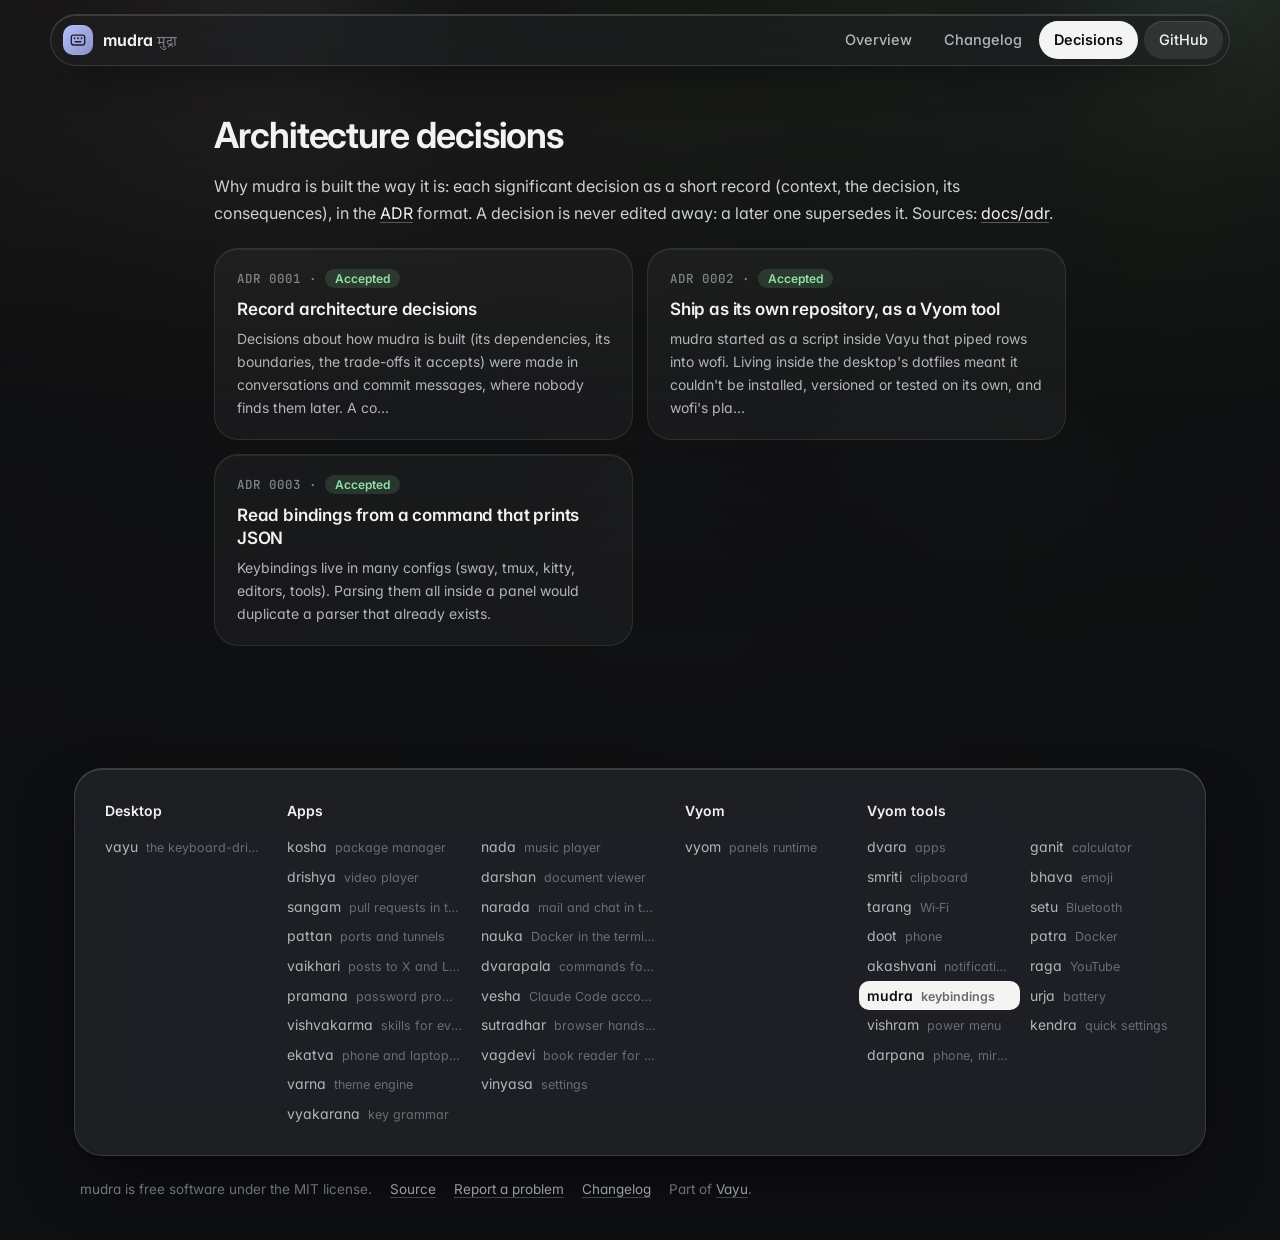
==== commit 3eb3ee33: "New screenshots in the Spatial look, with made-up demo data Co-Authored-By: Claude Opus 5.5 <noreply" ====
--- a/docs/adr/index.html
+++ b/docs/adr/index.html
@@ -13,7 +13,7 @@
 <link rel="preconnect" href="https://fonts.gstatic.com" crossorigin>
 <link href="https://fonts.googleapis.com/css2?family=Inter:wght@400;500;600;700&family=JetBrains+Mono:wght@400;500;600&family=Tiro+Devanagari+Sanskrit&display=swap" rel="stylesheet">
 <link rel="stylesheet" href="../assets/site.css">
-<style>:root{--tool:#b8c2ff}.backdrop:before{background-image:url("../assets/screenshots/mudra.png")}</style>
+<style>:root{--tool:#b8c2ff}.backdrop:before{background-image:url("../assets/screenshots/mudra.webp")}</style>
 </head>
 <body class="sub">
 <div class="backdrop" aria-hidden="true"></div>
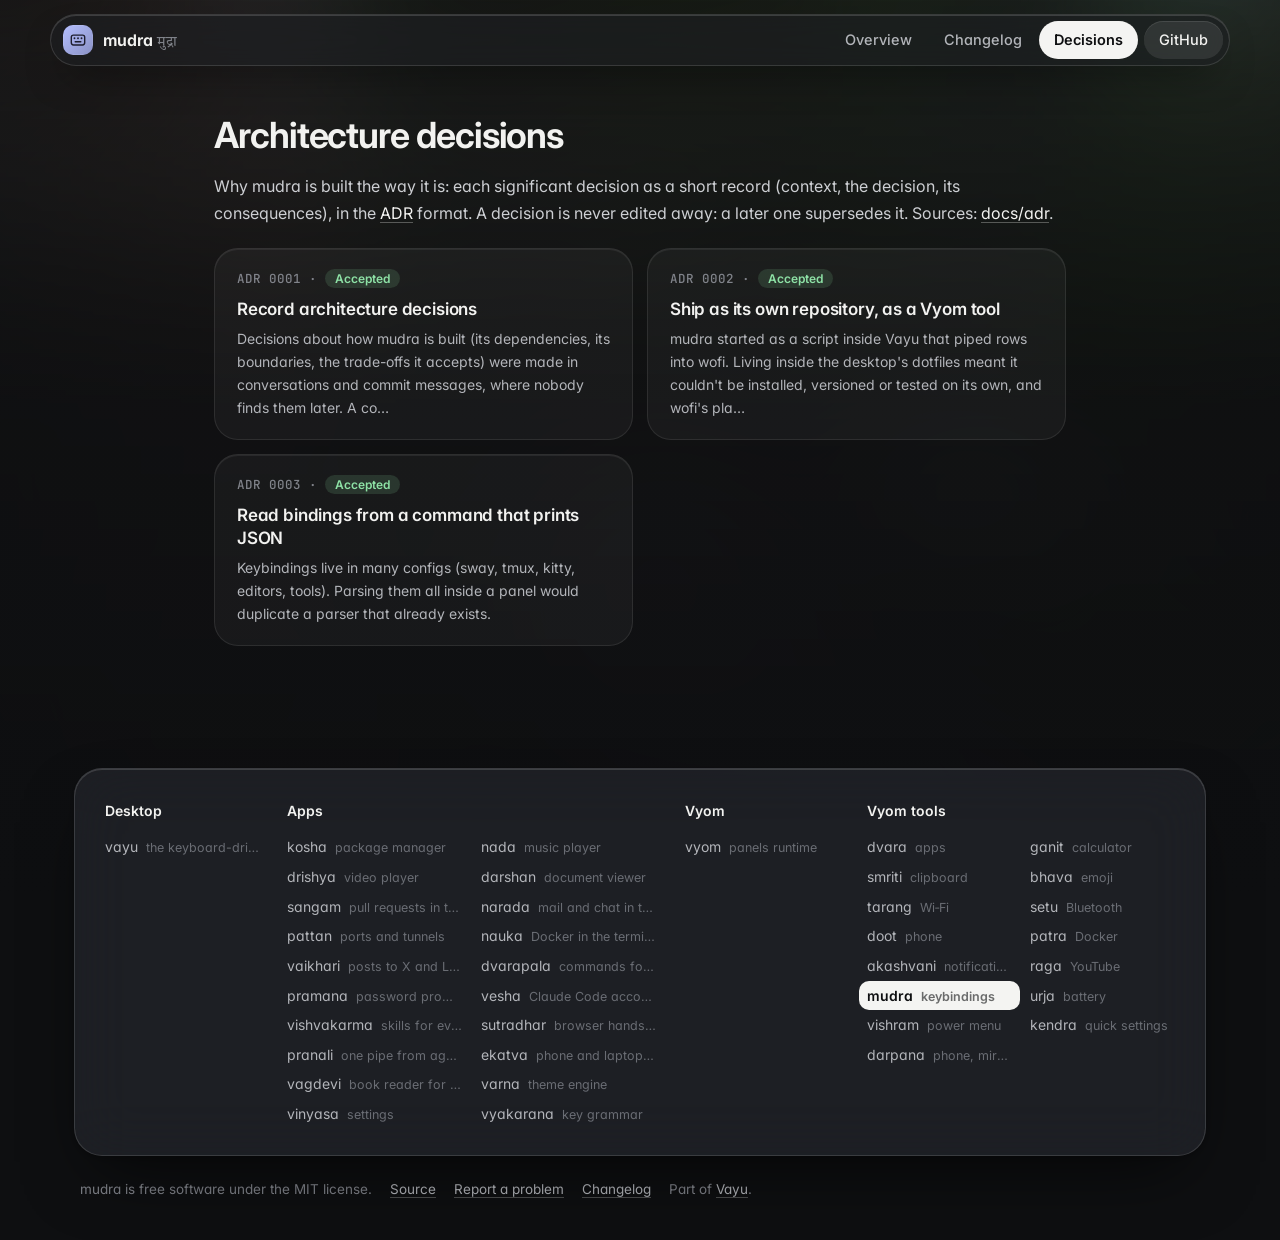
==== commit 76bb080d: "Website: pranali in the family list; build-site.py passes ruff Co-Authored-By: Claude Opus 5.5 <nore" ====
--- a/docs/adr/index.html
+++ b/docs/adr/index.html
@@ -24,7 +24,7 @@
 <div class="wrap solo"><article>
 <h2>Architecture decisions</h2><p>Why mudra is built the way it is: each significant decision as a short record (context, the decision, its consequences), in the <a href="https://cognitect.com/blog/2011/11/15/documenting-architecture-decisions">ADR</a> format. A decision is never edited away: a later one supersedes it. Sources: <a href="https://github.com/Theyashsawarkar/mudra/tree/main/docs/adr">docs/adr</a>.</p><div class="cards"><a class="card" href="0001-record-architecture-decisions.html"><div class="n">ADR 0001 · <span class="status accepted">Accepted</span></div><h3>Record architecture decisions</h3><p>Decisions about how mudra is built (its dependencies, its boundaries, the trade-offs it accepts) were made in conversations and commit messages, where nobody finds them later. A co…</p></a><a class="card" href="0002-own-repository-as-a-vyom-tool.html"><div class="n">ADR 0002 · <span class="status accepted">Accepted</span></div><h3>Ship as its own repository, as a Vyom tool</h3><p>mudra started as a script inside Vayu that piped rows into wofi. Living inside the desktop&#x27;s dotfiles meant it couldn&#x27;t be installed, versioned or tested on its own, and wofi&#x27;s pla…</p></a><a class="card" href="0003-bindings-from-a-command.html"><div class="n">ADR 0003 · <span class="status accepted">Accepted</span></div><h3>Read bindings from a command that prints JSON</h3><p>Keybindings live in many configs (sway, tmux, kitty, editors, tools). Parsing them all inside a panel would duplicate a parser that already exists.</p></a></div>
 </article></div>
-<footer><div class="in glass"><div class=""><h4>Desktop</h4><div class="list"><a href="https://vayu.theyashsawarkar.dev/" class="">vayu <span>the keyboard-driven Wayland desktop</span></a></div></div><div class="g2"><h4>Apps</h4><div class="list"><a href="https://kosha.theyashsawarkar.dev/" class="">kosha <span>package manager</span></a><a href="https://nada.theyashsawarkar.dev/" class="">nada <span>music player</span></a><a href="https://drishya.theyashsawarkar.dev/" class="">drishya <span>video player</span></a><a href="https://darshan.theyashsawarkar.dev/" class="">darshan <span>document viewer</span></a><a href="https://sangam.theyashsawarkar.dev/" class="">sangam <span>pull requests in the terminal</span></a><a href="https://narada.theyashsawarkar.dev/" class="">narada <span>mail and chat in the terminal</span></a><a href="https://pattan.theyashsawarkar.dev/" class="">pattan <span>ports and tunnels</span></a><a href="https://nauka.theyashsawarkar.dev/" class="">nauka <span>Docker in the terminal</span></a><a href="https://vaikhari.theyashsawarkar.dev/" class="">vaikhari <span>posts to X and LinkedIn</span></a><a href="https://dvarapala.theyashsawarkar.dev/" class="">dvarapala <span>commands for AI agents, approved</span></a><a href="https://pramana.theyashsawarkar.dev/" class="">pramana <span>password prompts</span></a><a href="https://vesha.theyashsawarkar.dev/" class="">vesha <span>Claude Code accounts</span></a><a href="https://vishvakarma.theyashsawarkar.dev/" class="">vishvakarma <span>skills for every AI agent</span></a><a href="https://sutradhar.theyashsawarkar.dev/" class="">sutradhar <span>browser hands for AI agents</span></a><a href="https://ekatva.theyashsawarkar.dev/" class="">ekatva <span>phone and laptop, linked</span></a><a href="https://vagdevi.theyashsawarkar.dev/" class="">vagdevi <span>book reader for Android</span></a><a href="https://varna.theyashsawarkar.dev/" class="">varna <span>theme engine</span></a><a href="https://vinyasa.theyashsawarkar.dev/" class="">vinyasa <span>settings</span></a><a href="https://vyakarana.theyashsawarkar.dev/" class="">vyakarana <span>key grammar</span></a></div></div><div class=""><h4>Vyom</h4><div class="list"><a href="https://vyom.theyashsawarkar.dev/" class="">vyom <span>panels runtime</span></a></div></div><div class="g2"><h4>Vyom tools</h4><div class="list"><a href="https://dvara.theyashsawarkar.dev/" class="">dvara <span>apps</span></a><a href="https://ganit.theyashsawarkar.dev/" class="">ganit <span>calculator</span></a><a href="https://smriti.theyashsawarkar.dev/" class="">smriti <span>clipboard</span></a><a href="https://bhava.theyashsawarkar.dev/" class="">bhava <span>emoji</span></a><a href="https://tarang.theyashsawarkar.dev/" class="">tarang <span>Wi‑Fi</span></a><a href="https://setu.theyashsawarkar.dev/" class="">setu <span>Bluetooth</span></a><a href="https://doot.theyashsawarkar.dev/" class="">doot <span>phone</span></a><a href="https://patra.theyashsawarkar.dev/" class="">patra <span>Docker</span></a><a href="https://akashvani.theyashsawarkar.dev/" class="">akashvani <span>notifications</span></a><a href="https://raga.theyashsawarkar.dev/" class="">raga <span>YouTube</span></a><a href="https://mudra.theyashsawarkar.dev/" class="me" aria-current="page">mudra <span>keybindings</span></a><a href="https://urja.theyashsawarkar.dev/" class="">urja <span>battery</span></a><a href="https://vishram.theyashsawarkar.dev/" class="">vishram <span>power menu</span></a><a href="https://kendra.theyashsawarkar.dev/" class="">kendra <span>quick settings</span></a><a href="https://darpana.theyashsawarkar.dev/" class="">darpana <span>phone, mirrored</span></a></div></div></div>
+<footer><div class="in glass"><div class=""><h4>Desktop</h4><div class="list"><a href="https://vayu.theyashsawarkar.dev/" class="">vayu <span>the keyboard-driven Wayland desktop</span></a></div></div><div class="g2"><h4>Apps</h4><div class="list"><a href="https://kosha.theyashsawarkar.dev/" class="">kosha <span>package manager</span></a><a href="https://nada.theyashsawarkar.dev/" class="">nada <span>music player</span></a><a href="https://drishya.theyashsawarkar.dev/" class="">drishya <span>video player</span></a><a href="https://darshan.theyashsawarkar.dev/" class="">darshan <span>document viewer</span></a><a href="https://sangam.theyashsawarkar.dev/" class="">sangam <span>pull requests in the terminal</span></a><a href="https://narada.theyashsawarkar.dev/" class="">narada <span>mail and chat in the terminal</span></a><a href="https://pattan.theyashsawarkar.dev/" class="">pattan <span>ports and tunnels</span></a><a href="https://nauka.theyashsawarkar.dev/" class="">nauka <span>Docker in the terminal</span></a><a href="https://vaikhari.theyashsawarkar.dev/" class="">vaikhari <span>posts to X and LinkedIn</span></a><a href="https://dvarapala.theyashsawarkar.dev/" class="">dvarapala <span>commands for AI agents, approved</span></a><a href="https://pramana.theyashsawarkar.dev/" class="">pramana <span>password prompts</span></a><a href="https://vesha.theyashsawarkar.dev/" class="">vesha <span>Claude Code accounts</span></a><a href="https://vishvakarma.theyashsawarkar.dev/" class="">vishvakarma <span>skills for every AI agent</span></a><a href="https://sutradhar.theyashsawarkar.dev/" class="">sutradhar <span>browser hands for AI agents</span></a><a href="https://pranali.theyashsawarkar.dev/" class="">pranali <span>one pipe from agents to tools</span></a><a href="https://ekatva.theyashsawarkar.dev/" class="">ekatva <span>phone and laptop, linked</span></a><a href="https://vagdevi.theyashsawarkar.dev/" class="">vagdevi <span>book reader for Android</span></a><a href="https://varna.theyashsawarkar.dev/" class="">varna <span>theme engine</span></a><a href="https://vinyasa.theyashsawarkar.dev/" class="">vinyasa <span>settings</span></a><a href="https://vyakarana.theyashsawarkar.dev/" class="">vyakarana <span>key grammar</span></a></div></div><div class=""><h4>Vyom</h4><div class="list"><a href="https://vyom.theyashsawarkar.dev/" class="">vyom <span>panels runtime</span></a></div></div><div class="g2"><h4>Vyom tools</h4><div class="list"><a href="https://dvara.theyashsawarkar.dev/" class="">dvara <span>apps</span></a><a href="https://ganit.theyashsawarkar.dev/" class="">ganit <span>calculator</span></a><a href="https://smriti.theyashsawarkar.dev/" class="">smriti <span>clipboard</span></a><a href="https://bhava.theyashsawarkar.dev/" class="">bhava <span>emoji</span></a><a href="https://tarang.theyashsawarkar.dev/" class="">tarang <span>Wi‑Fi</span></a><a href="https://setu.theyashsawarkar.dev/" class="">setu <span>Bluetooth</span></a><a href="https://doot.theyashsawarkar.dev/" class="">doot <span>phone</span></a><a href="https://patra.theyashsawarkar.dev/" class="">patra <span>Docker</span></a><a href="https://akashvani.theyashsawarkar.dev/" class="">akashvani <span>notifications</span></a><a href="https://raga.theyashsawarkar.dev/" class="">raga <span>YouTube</span></a><a href="https://mudra.theyashsawarkar.dev/" class="me" aria-current="page">mudra <span>keybindings</span></a><a href="https://urja.theyashsawarkar.dev/" class="">urja <span>battery</span></a><a href="https://vishram.theyashsawarkar.dev/" class="">vishram <span>power menu</span></a><a href="https://kendra.theyashsawarkar.dev/" class="">kendra <span>quick settings</span></a><a href="https://darpana.theyashsawarkar.dev/" class="">darpana <span>phone, mirrored</span></a></div></div></div>
 <div class="bottom"><span>mudra is free software under the MIT license.</span><a href="https://github.com/Theyashsawarkar/mudra">Source</a><a href="https://github.com/Theyashsawarkar/mudra/issues">Report a problem</a><a href="../changelog.html">Changelog</a><span>Part of <a href="https://vayu.theyashsawarkar.dev/">Vayu</a>.</span></div></footer>
 <script>
 document.querySelectorAll('pre.code').forEach(p=>{const b=document.createElement('button');b.className='copy';b.type='button';b.textContent='Copy';
